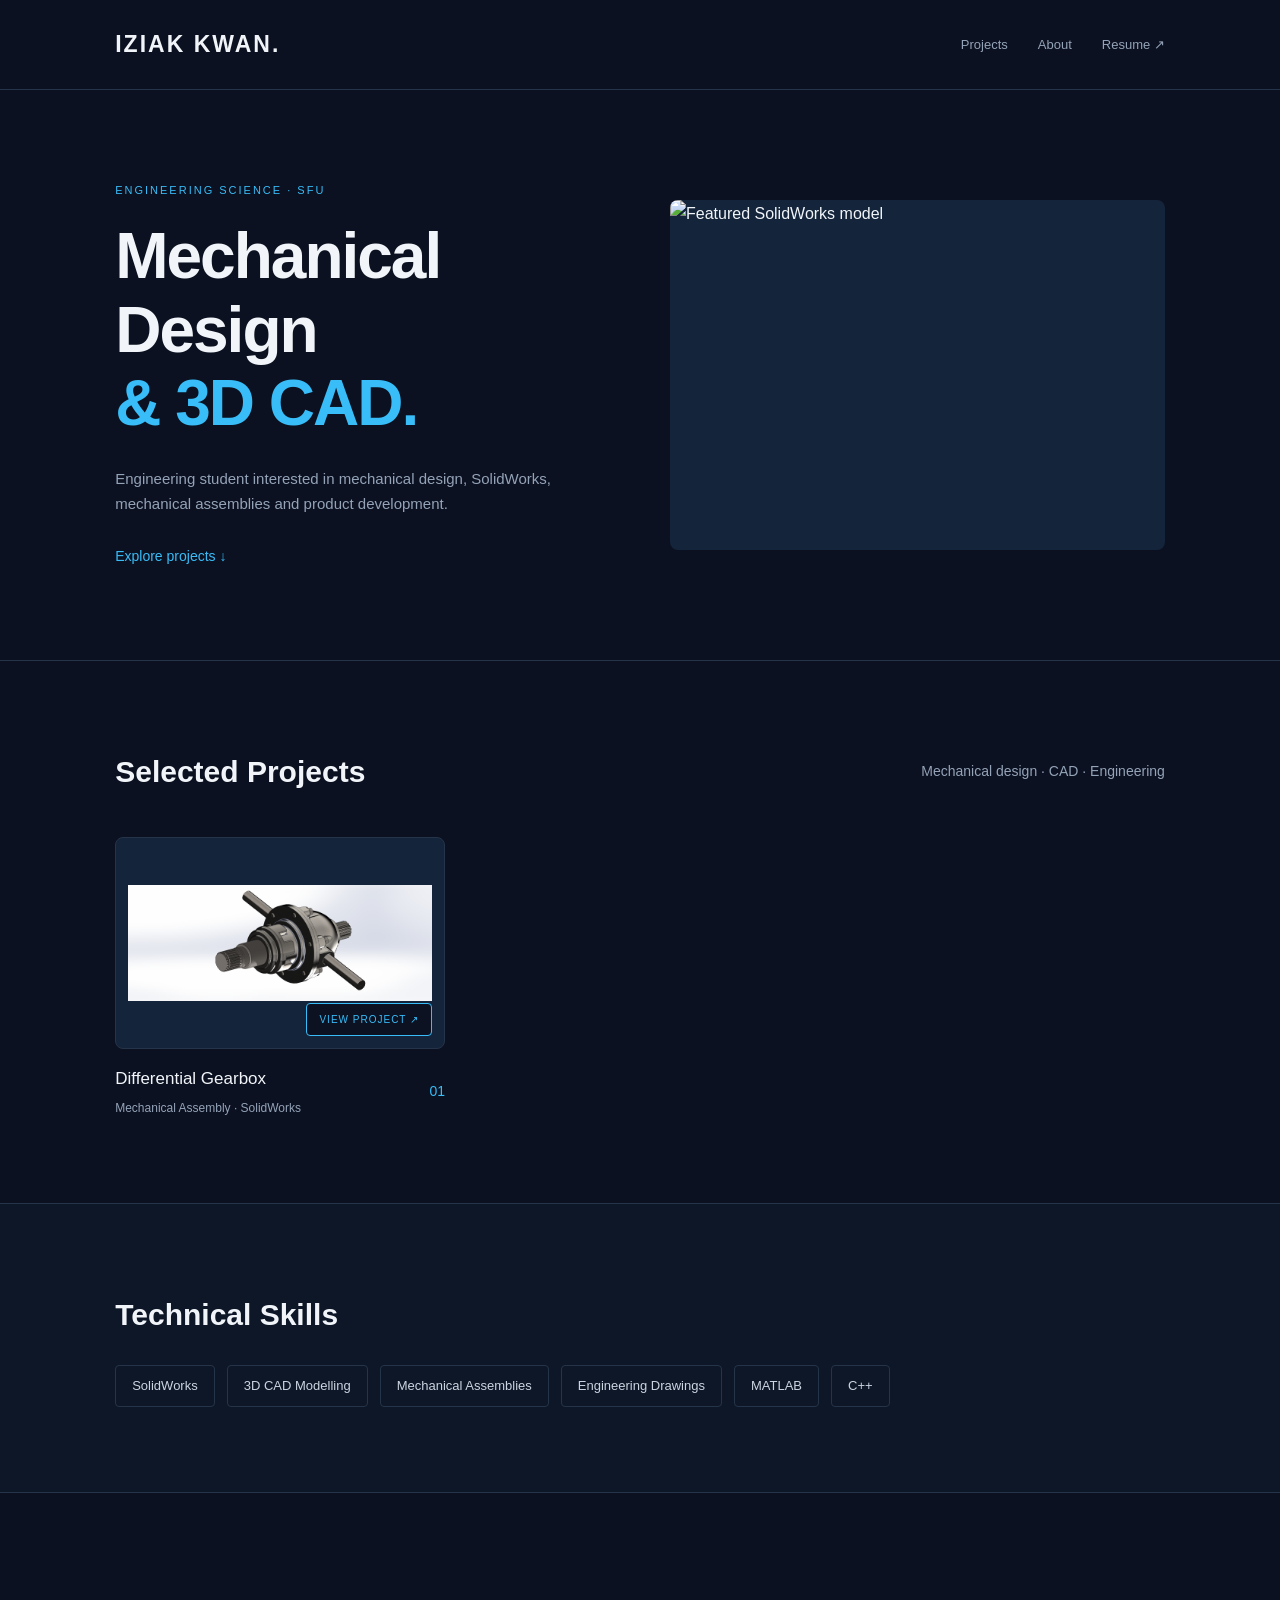
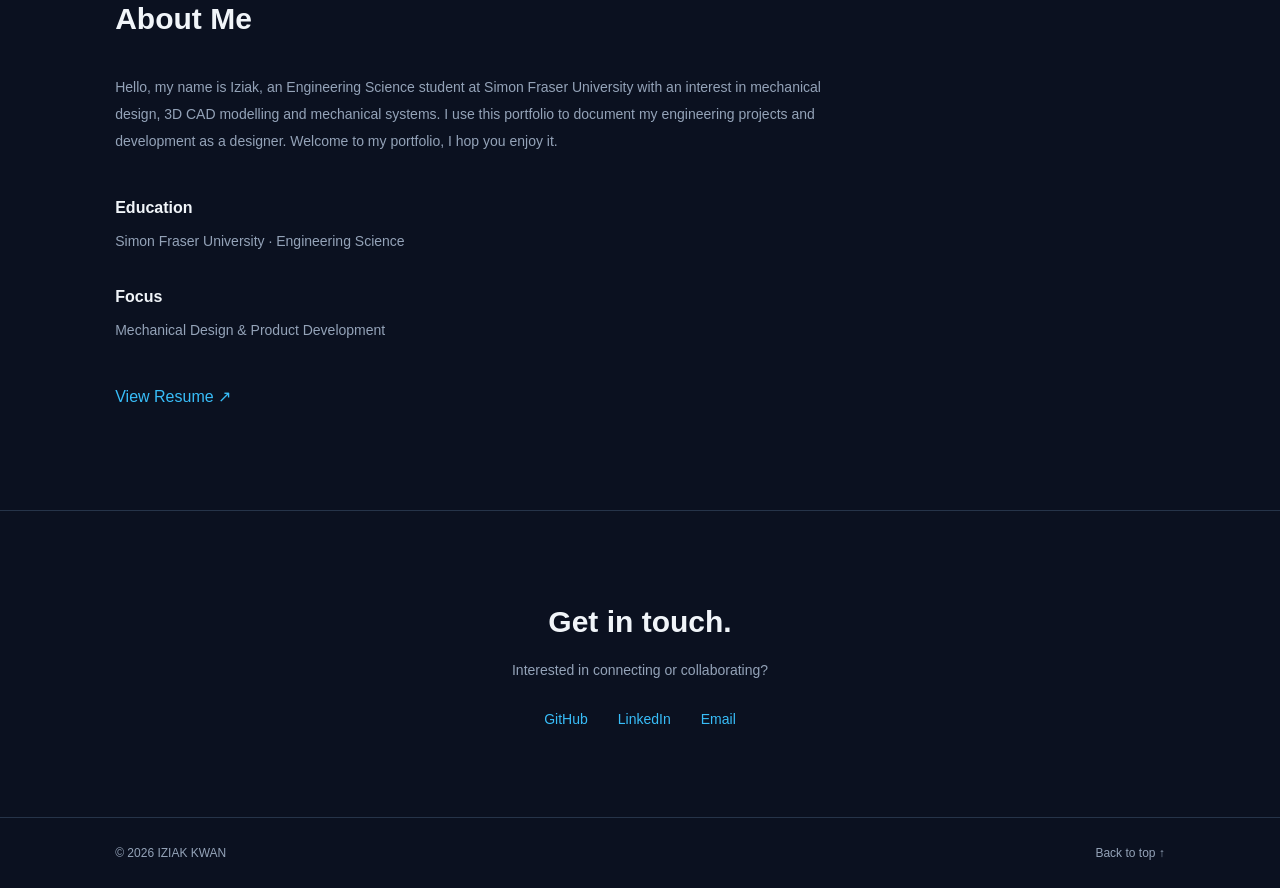
==== index.html @ 3316e248 "Revise About Me section in index.html Updated introduction and added a welcome message." ====
<!DOCTYPE html>
<html lang="en">

<head>
    <meta charset="UTF-8">
    <meta name="viewport" content="width=device-width, initial-scale=1.0">

    <title>IZIAK KWAN | Mechanical Design</title>

    <meta name="description"
          content="Mechanical design and SolidWorks portfolio.">

    <link rel="stylesheet" href="style.css">
</head>

<body>

<header>
    <nav class="navbar">

        <a href="#" class="logo">IZIAK KWAN.</a>

        <div class="nav-links">
            <a href="#projects">Projects</a>
            <a href="#about">About</a>
            <a href="documents/resume.pdf" target="_blank">Resume ↗</a>
        </div>

    </nav>
</header>

<main>

    <!-- HERO -->

    <section class="hero">

        <div class="hero-content">

            <p class="eyebrow">ENGINEERING SCIENCE · SFU</p>

            <h1>
                Mechanical Design<br>
                <span>& 3D CAD.</span>
            </h1>

            <p class="hero-description">
                Engineering student interested in mechanical
                design, SolidWorks, mechanical assemblies
                and product development.
            </p>

            <a href="#projects" class="hero-link">
                Explore projects ↓
            </a>

        </div>

        <div class="hero-image">

            <img
                src="images/hero-model.png"
                alt="Featured SolidWorks model">

        </div>

    </section>


    <!-- PROJECTS -->

    <section id="projects" class="section">

        <div class="section-heading">

            <h2>Selected Projects</h2>

            <p>Mechanical design · CAD · Engineering</p>

        </div>

        <div class="project-grid">

            <a href="projects/differential-gearbox/"
               class="project-card">

                <div class="project-image">

                    <img
                        src="projects/differential-gearbox/thumbnail.PNG"
                        alt="Differential Gearbox SolidWorks assembly">

                    <span class="project-view">
                        VIEW PROJECT ↗
                    </span>

                </div>

                <div class="project-info">

                    <div>
                        <h3>Differential Gearbox</h3>
                        <p>Mechanical Assembly · SolidWorks</p>
                    </div>

                    <span class="project-number">01</span>

                </div>

            </a>

        </div>

    </section>


    <!-- SKILLS -->

    <section class="section skills">

        <h2>Technical Skills</h2>

        <div class="skill-list">

            <span>SolidWorks</span>
            <span>3D CAD Modelling</span>
            <span>Mechanical Assemblies</span>
            <span>Engineering Drawings</span>
            <span>MATLAB</span>
            <span>C++</span>

        </div>

    </section>


    <!-- ABOUT -->

    <section id="about" class="section about">

        <h2>About Me</h2>

        <p>
            Hello, my name is Iziak, an Engineering Science student at Simon Fraser University
            with an interest in mechanical design, 3D CAD modelling and
            mechanical systems. I use this portfolio to document my
            engineering projects and development as a designer. Welcome to my portfolio, I hop you enjoy it.
        </p>

        <div class="about-details">

            <div>
                <strong>Education</strong>
                <p>Simon Fraser University · Engineering Science</p>
            </div>

            <div>
                <strong>Focus</strong>
                <p>Mechanical Design & Product Development</p>
            </div>

            <div>
                <a href="documents/resume.pdf" target="_blank">
                    View Resume ↗
                </a>
            </div>

        </div>

    </section>


    <!-- CONTACT -->

    <section id="contact" class="section contact">

        <h2>Get in touch.</h2>

        <p>Interested in connecting or collaborating?</p>

        <div class="contact-links">

            <a href="https://github.com/1z1ak"
               target="_blank">GitHub</a>

            <a href="https://www.linkedin.com/in/iziakkwan/"
               target="_blank">LinkedIn</a>

            <a href="mailto:ika35@sfu.ca">Email</a>

        </div>

    </section>

</main>


<footer>

    <p>© 2026 IZIAK KWAN</p>

    <a href="#">Back to top ↑</a>

</footer>

</body>
</html>
---- style.css ----
/* ==============================
   GENERAL
============================== */

* {
    margin: 0;
    padding: 0;
    box-sizing: border-box;
}

html {
    scroll-behavior: smooth;
}

:root {
    --blue: #38bdf8;
    --muted: #94a3b8;
    --border: #263449;
    --background: #0b1120;
}

body {
    background: var(--background);
    color: #f1f5f9;
    font-family: Arial, sans-serif;
    line-height: 1.7;
}

a {
    color: inherit;
    text-decoration: none;
}

/* ==============================
   NAVIGATION
============================== */

.navbar {
    display: flex;
    justify-content: space-between;
    align-items: center;
    padding: 25px 9%;
    border-bottom: 1px solid var(--border);
}

.logo {
    font-size: 23px;
    font-weight: bold;
    letter-spacing: 2px;
}

.nav-links {
    display: flex;
    gap: 30px;
}

.nav-links a {
    color: var(--muted);
    font-size: 13px;
}

.nav-links a:hover {
    color: var(--blue);
}

/* ==============================
   HERO
============================== */

.hero {
    min-height: 570px;
    padding: 90px 9%;
    display: grid;
    grid-template-columns: 1fr 1fr;
    align-items: center;
    gap: 60px;
}

.eyebrow {
    color: var(--blue);
    font-size: 11px;
    letter-spacing: 2px;
    margin-bottom: 20px;
}

.hero h1 {
    font-size: clamp(42px, 5vw, 65px);
    line-height: 1.15;
    letter-spacing: -2px;
}

.hero h1 span {
    color: var(--blue);
}

.hero-description {
    max-width: 440px;
    color: var(--muted);
    margin: 25px 0;
    font-size: 15px;
}

.hero-link {
    color: var(--blue);
    font-size: 14px;
}

.hero-image {
    background: #14243a;
    border-radius: 8px;
    overflow: hidden;
    min-height: 320px;
    display: flex;
    align-items: center;
    justify-content: center;
}

.hero-image img {
    width: 100%;
    height: 350px;
    object-fit: contain;
}

/* ==============================
   SECTIONS
============================== */

.section {
    padding: 85px 9%;
    border-top: 1px solid var(--border);
}

.section-heading {
    display: flex;
    justify-content: space-between;
    align-items: center;
    margin-bottom: 40px;
    gap: 20px;
}

.section h2 {
    font-size: 30px;
    font-weight: 600;
}

.section-heading p,
.about p,
.contact p {
    color: var(--muted);
    font-size: 14px;
}

/* ==============================
   PROJECT GALLERY
============================== */

.project-grid {
    display: grid;
    grid-template-columns: repeat(3, minmax(0, 380px));
    gap: 30px;
    align-items: start;
}

.project-card {
    display: block;
    min-width: 0;
    color: inherit;
    text-decoration: none;
    transition: transform 0.25s ease;
}

.project-card:hover {
    transform: translateY(-6px);
}

.project-image {
    position: relative;
    overflow: hidden;
    background: #14243a;
    border: 1px solid var(--border);
    border-radius: 8px;
}

.project-image img {
    display: block;
    width: 100%;
    height: 210px;
    object-fit: contain;
    padding: 12px;
    transition: transform 0.3s ease;
}

.project-card:hover .project-image img {
    transform: scale(1.04);
}

.project-view {
    position: absolute;
    right: 12px;
    bottom: 12px;
    background: rgba(11, 17, 32, 0.92);
    border: 1px solid #38bdf8;
    color: #38bdf8;
    padding: 7px 12px;
    border-radius: 4px;
    font-size: 10px;
    letter-spacing: 1px;
}

.project-info {
    display: flex;
    justify-content: space-between;
    align-items: center;
    padding-top: 16px;
}

.project-info h3 {
    font-size: 17px;
    font-weight: 500;
}

.project-info p {
    color: var(--muted);
    font-size: 12px;
    margin-top: 4px;
}

.project-number {
    color: var(--blue);
    font-size: 14px;
}

/* ==============================
   SKILLS
============================== */

.skills {
    background: #0d1727;
}

.skill-list {
    display: flex;
    flex-wrap: wrap;
    gap: 12px;
    margin-top: 25px;
}

.skill-list span {
    border: 1px solid var(--border);
    padding: 9px 16px;
    border-radius: 4px;
    font-size: 13px;
    color: #cbd5e1;
}

/* ==============================
   ABOUT
============================== */

.about {
    max-width: 100%;
    padding: 100px 9%;
}

.about h2 {
    font-size: 30px;
    margin-bottom: 30px;
}

.about > p {
    max-width: 750px;
    line-height: 1.9;
    margin-bottom: 40px;
}

.about-details {
    display: flex;
    flex-direction: column;
    gap: 28px;
    margin-top: 35px;
}

.about-details p {
    margin: 8px 0 0;
    line-height: 1.8;
}

.about-details a {
    display: inline-block;
    margin-top: 12px;
    color: var(--blue);
}

/* ==============================
   CONTACT
============================== */

.contact {
    text-align: center;
}

.contact p {
    margin-top: 12px;
}

.contact-links {
    display: flex;
    justify-content: center;
    gap: 30px;
    margin-top: 25px;
}

.contact-links a {
    color: var(--blue);
    font-size: 14px;
}

/* ==============================
   FOOTER
============================== */

footer {
    padding: 25px 9%;
    border-top: 1px solid var(--border);
    display: flex;
    justify-content: space-between;
    color: var(--muted);
    font-size: 12px;
}

/* ==============================
   MOBILE
============================== */

@media (max-width: 800px) {

    .hero {
        grid-template-columns: 1fr;
        padding: 65px 7%;
    }

    .project-grid {
        grid-template-columns: repeat(2, minmax(0, 1fr));
    }

}

@media (max-width: 550px) {

    .navbar {
        flex-direction: column;
        gap: 15px;
    }

    .nav-links {
        gap: 18px;
    }

    .project-grid {
        grid-template-columns: 1fr;
    }

    .section-heading {
        flex-direction: column;
        align-items: flex-start;
    }

    .section {
        padding: 60px 7%;
    }

    .hero h1 {
        font-size: 43px;
    }

    .about {
        padding: 60px 7%;
    }

}
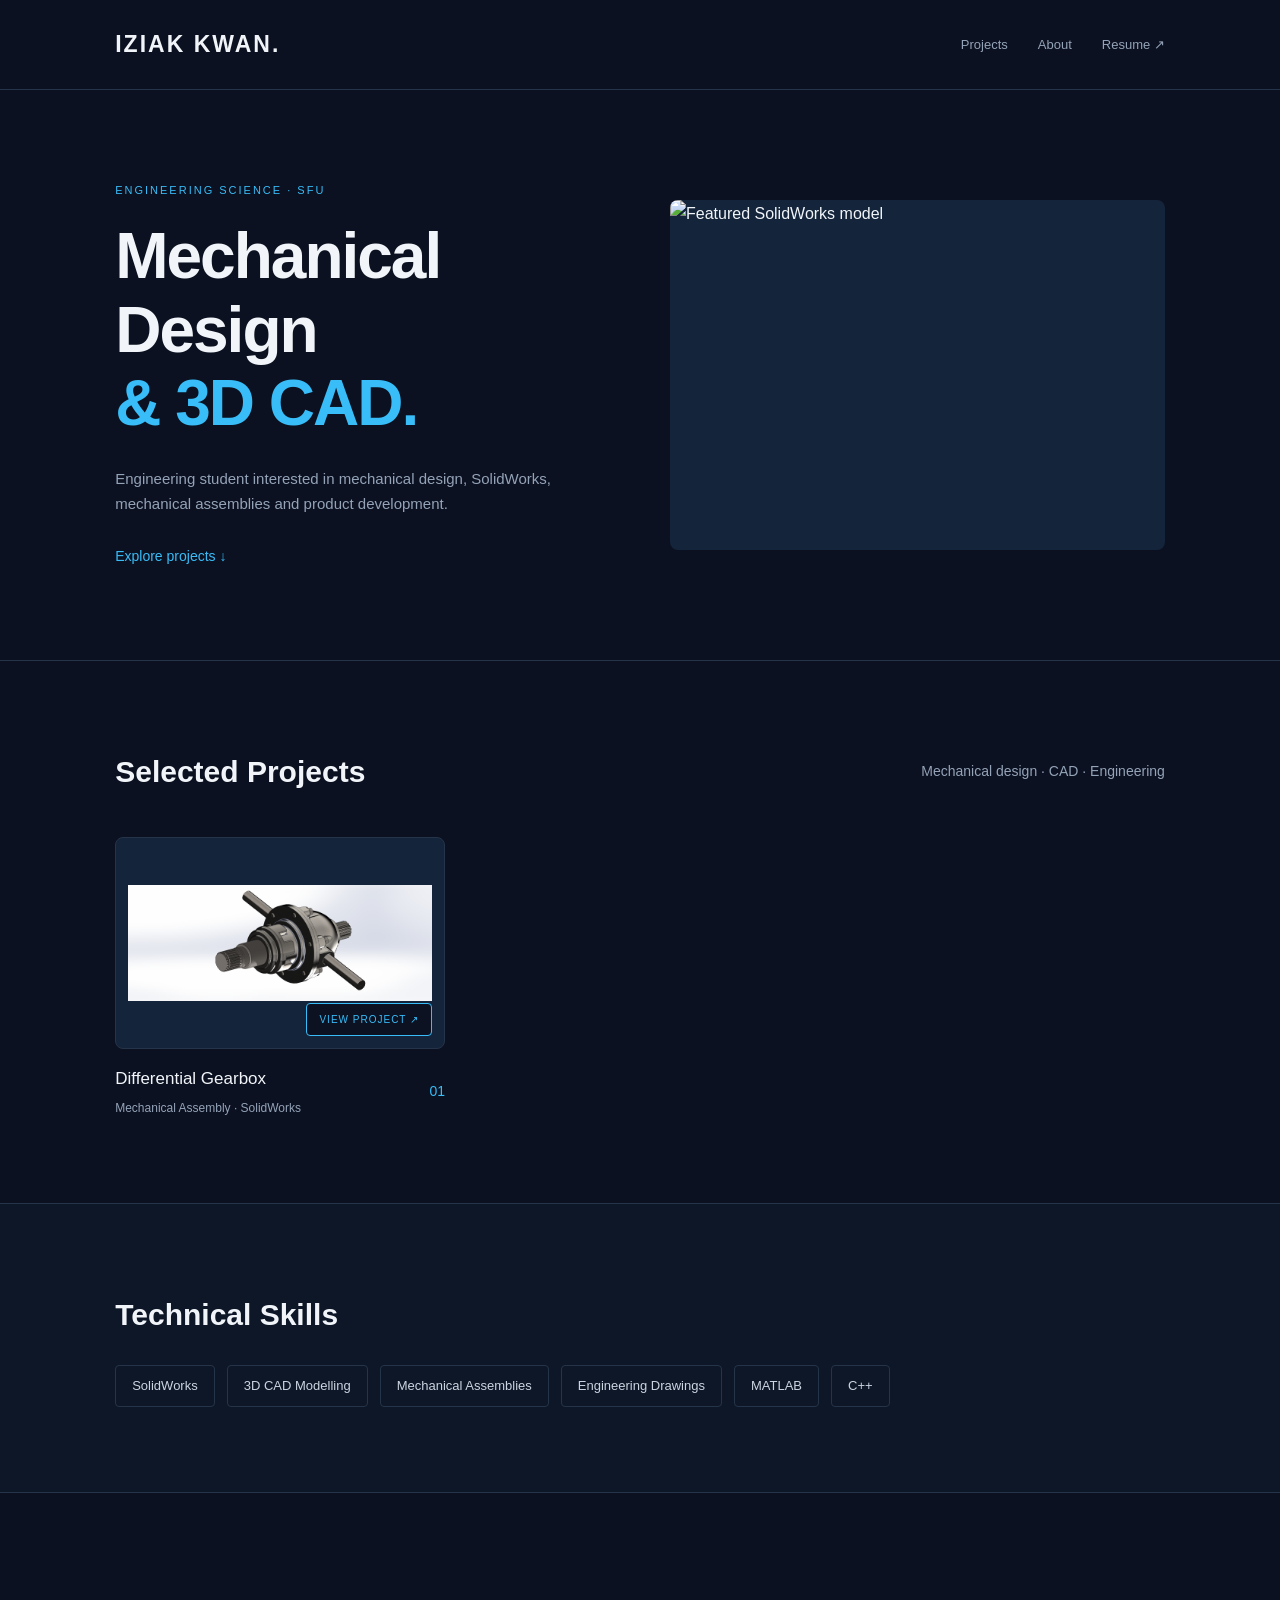
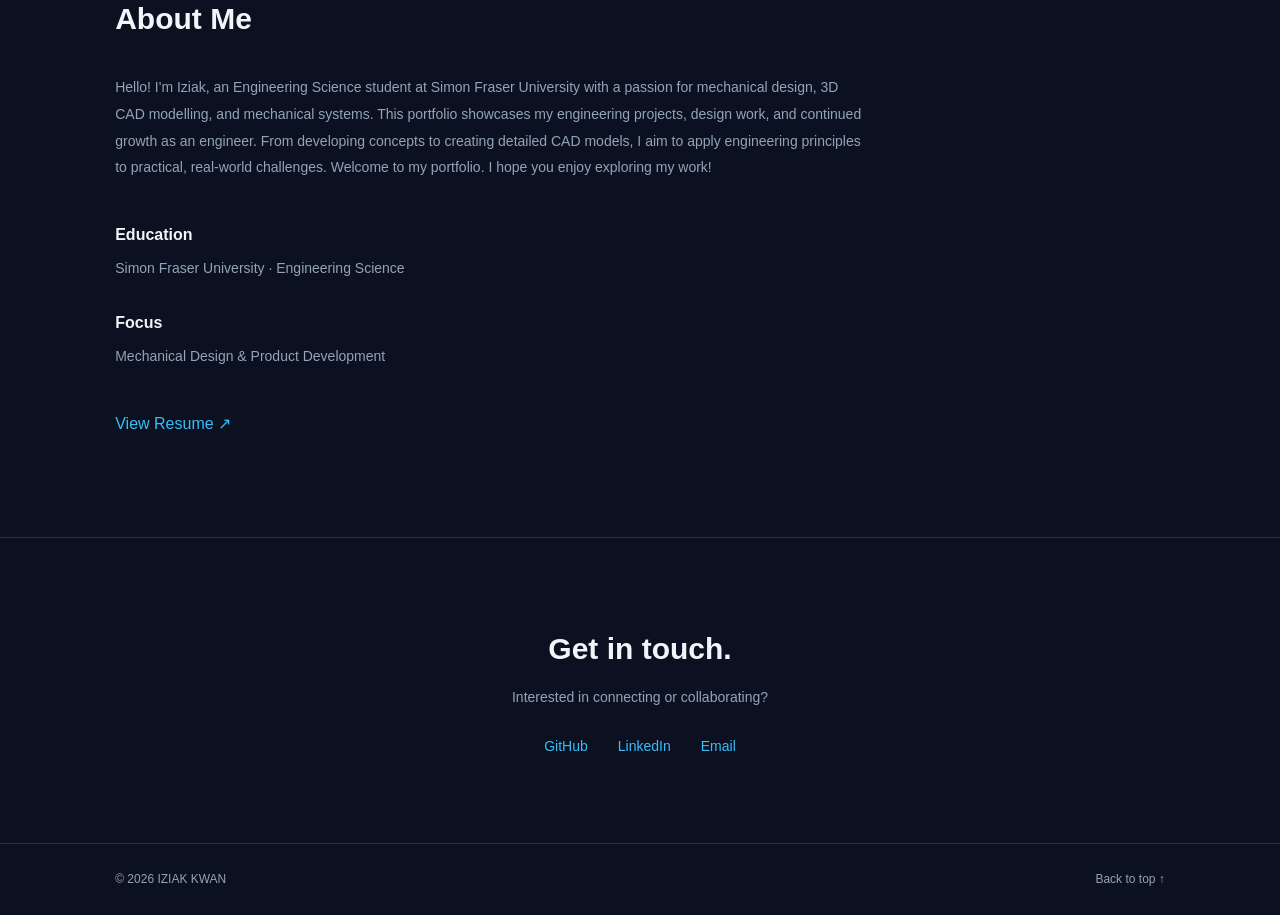
==== commit d8ed9479: "Revise 'About Me' section for improved clarity Updated personal introduction and portfolio descripti" ====
--- a/index.html
+++ b/index.html
@@ -142,10 +142,12 @@
         <h2>About Me</h2>
 
         <p>
-            Hello, my name is Iziak, an Engineering Science student at Simon Fraser University
-            with an interest in mechanical design, 3D CAD modelling and
-            mechanical systems. I use this portfolio to document my
-            engineering projects and development as a designer. Welcome to my portfolio, I hop you enjoy it.
+            Hello! I'm Iziak, an Engineering Science student at Simon Fraser University
+            with a passion for mechanical design, 3D CAD modelling, and mechanical systems.
+            This portfolio showcases my engineering projects, design work, and continued growth as an engineer.
+            From developing concepts to creating detailed CAD models, I aim to apply engineering principles to practical, real-world challenges.
+
+Welcome to my portfolio. I hope you enjoy exploring my work!
         </p>
 
         <div class="about-details">
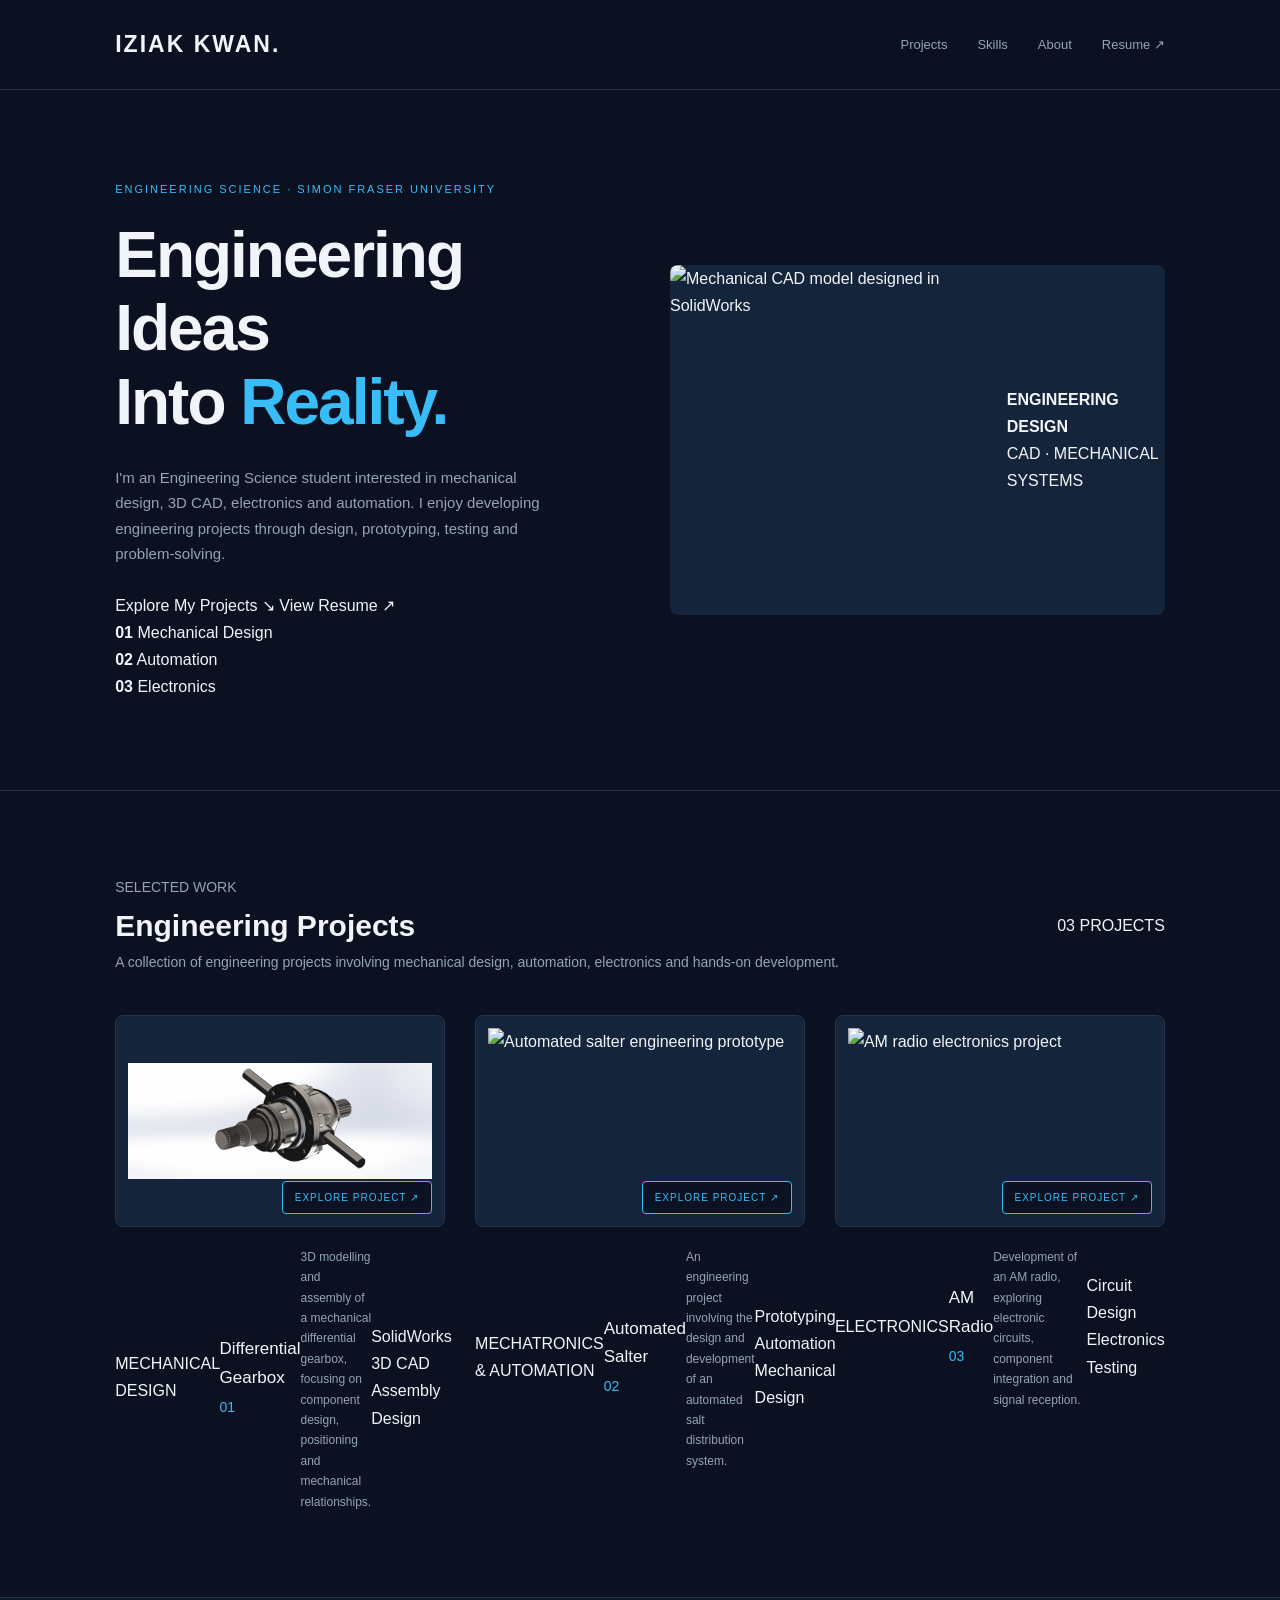
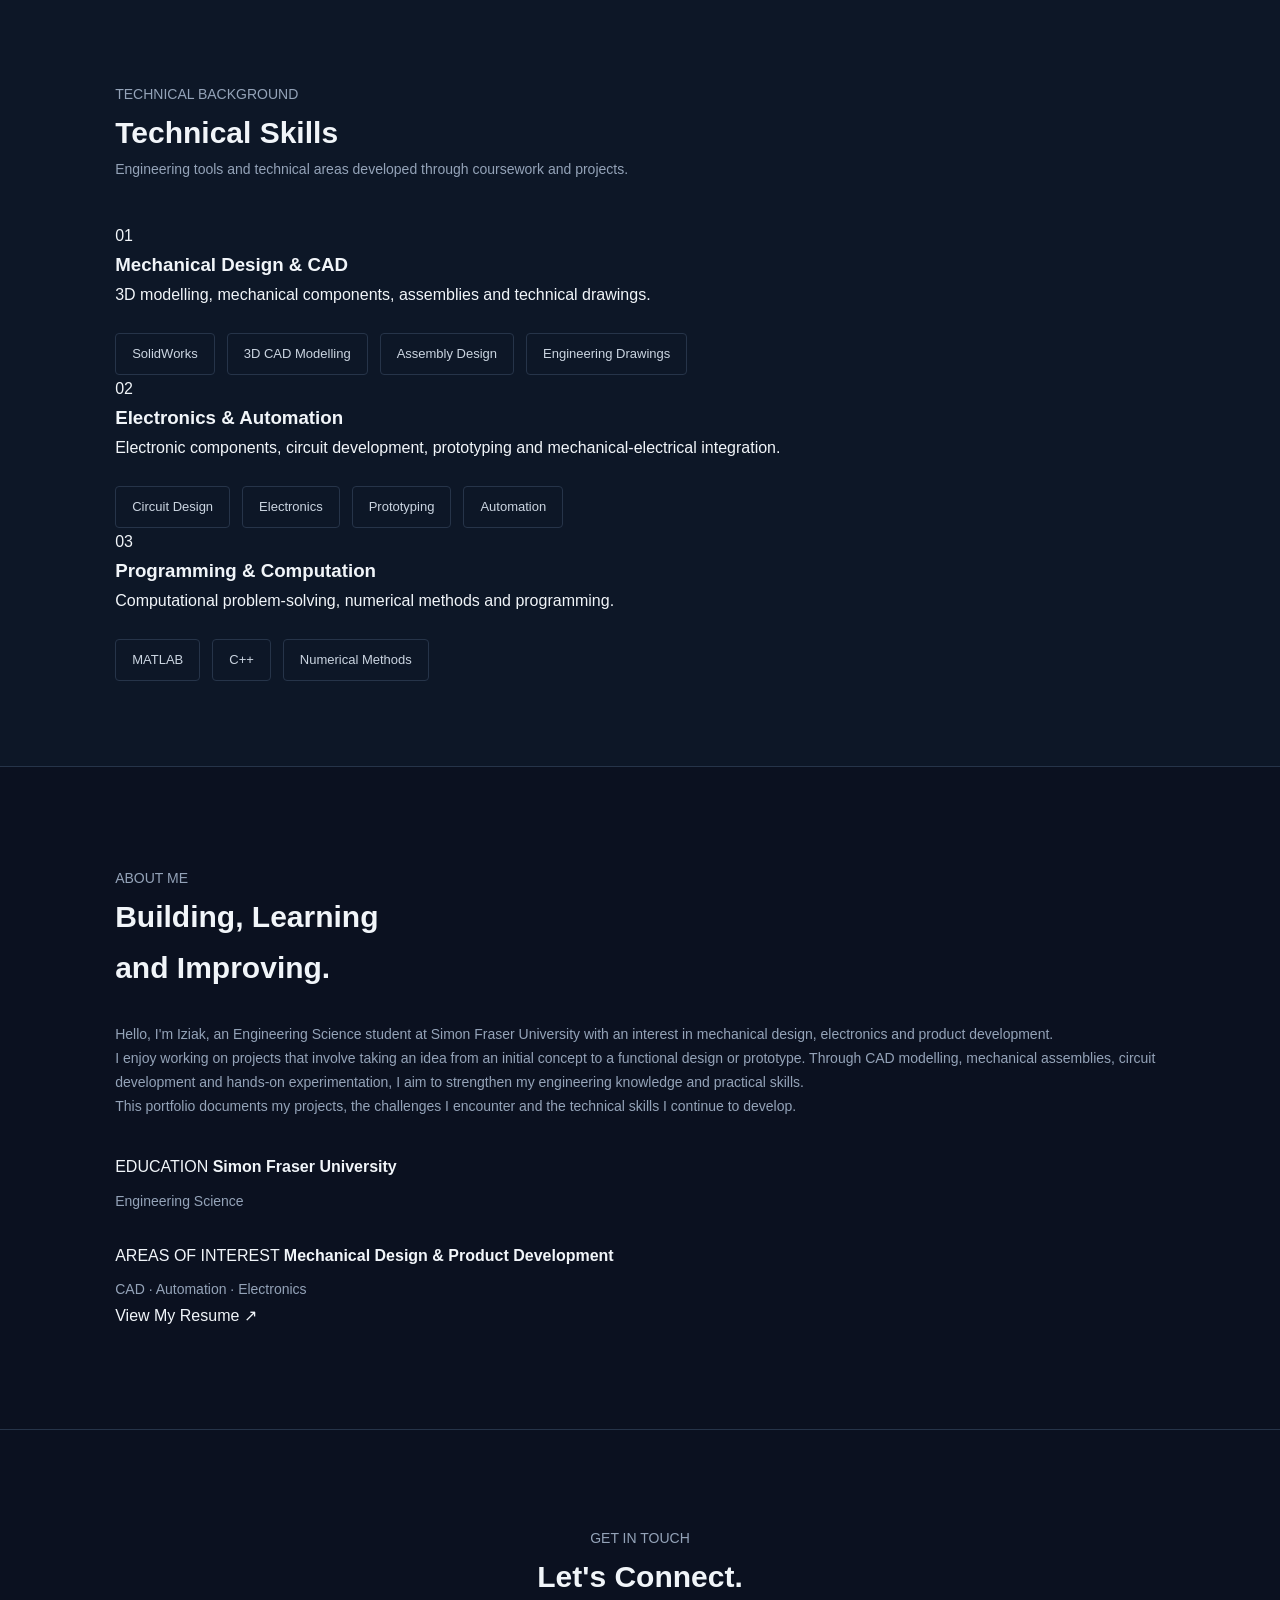
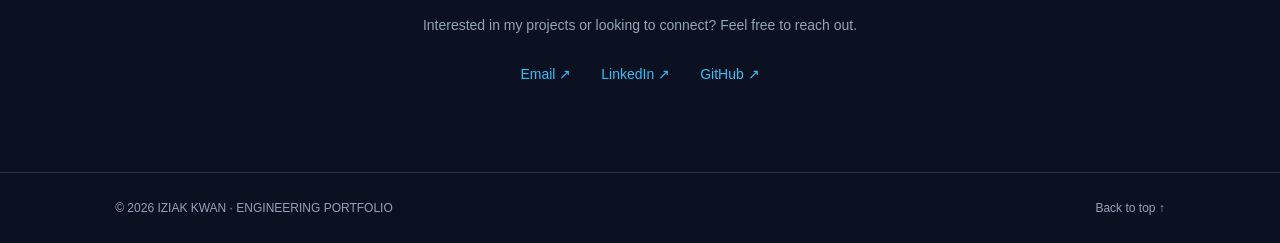
==== commit 8293015e: "Update index.html" ====
--- a/index.html
+++ b/index.html
@@ -6,81 +6,162 @@
     <meta charset="UTF-8">
     <meta name="viewport" content="width=device-width, initial-scale=1.0">
 
-    <title>IZIAK KWAN | Mechanical Design</title>
+    <title>IZIAK KWAN | Engineering Portfolio</title>
 
     <meta name="description"
-          content="Mechanical design and SolidWorks portfolio.">
+          content="Iziak Kwan's engineering portfolio showcasing mechanical design, SolidWorks CAD, automation, electronics and engineering projects.">
+
+    <meta name="author" content="Iziak Kwan">
 
     <link rel="stylesheet" href="style.css">
+
 </head>
 
 <body>
+
+<!-- NAVIGATION -->
 
 <header>
     <nav class="navbar">
 
-        <a href="#" class="logo">IZIAK KWAN.</a>
+        <a href="#" class="logo">IZIAK KWAN<span>.</span></a>
 
         <div class="nav-links">
+
             <a href="#projects">Projects</a>
+            <a href="#skills">Skills</a>
             <a href="#about">About</a>
-            <a href="documents/resume.pdf" target="_blank">Resume ↗</a>
+
+            <a href="documents/resume.pdf"
+               target="_blank"
+               rel="noopener noreferrer"
+               class="nav-resume">
+                Resume ↗
+            </a>
+
         </div>
 
     </nav>
 </header>
 
+
 <main>
 
-    <!-- HERO -->
+    <!-- HERO SECTION -->
 
     <section class="hero">
 
         <div class="hero-content">
 
-            <p class="eyebrow">ENGINEERING SCIENCE · SFU</p>
+            <p class="eyebrow">
+                ENGINEERING SCIENCE · SIMON FRASER UNIVERSITY
+            </p>
 
             <h1>
-                Mechanical Design<br>
-                <span>& 3D CAD.</span>
+                Engineering Ideas<br>
+                Into <span>Reality.</span>
             </h1>
 
             <p class="hero-description">
-                Engineering student interested in mechanical
-                design, SolidWorks, mechanical assemblies
-                and product development.
+
+                I'm an Engineering Science student interested in
+                mechanical design, 3D CAD, electronics and automation.
+
+                I enjoy developing engineering projects through
+                design, prototyping, testing and problem-solving.
+
             </p>
 
-            <a href="#projects" class="hero-link">
-                Explore projects ↓
-            </a>
-
-        </div>
+            <div class="hero-buttons">
+
+                <a href="#projects" class="button-primary">
+                    Explore My Projects ↘
+                </a>
+
+                <a href="documents/resume.pdf"
+                   target="_blank"
+                   rel="noopener noreferrer"
+                   class="button-secondary">
+                    View Resume ↗
+                </a>
+
+            </div>
+
+            <div class="hero-details">
+
+                <div>
+                    <strong>01</strong>
+                    <span>Mechanical Design</span>
+                </div>
+
+                <div>
+                    <strong>02</strong>
+                    <span>Automation</span>
+                </div>
+
+                <div>
+                    <strong>03</strong>
+                    <span>Electronics</span>
+                </div>
+
+            </div>
+
+        </div>
+
 
         <div class="hero-image">
 
             <img
                 src="images/hero-model.png"
-                alt="Featured SolidWorks model">
+                alt="Mechanical CAD model designed in SolidWorks">
+
+            <div class="image-label">
+
+                <span class="image-label-dot"></span>
+
+                <div>
+                    <strong>ENGINEERING DESIGN</strong>
+                    <p>CAD · MECHANICAL SYSTEMS</p>
+                </div>
+
+            </div>
 
         </div>
 
     </section>
 
 
-    <!-- PROJECTS -->
+    <!-- PROJECTS SECTION -->
 
     <section id="projects" class="section">
 
         <div class="section-heading">
 
-            <h2>Selected Projects</h2>
-
-            <p>Mechanical design · CAD · Engineering</p>
-
-        </div>
+            <div>
+
+                <p class="section-eyebrow">SELECTED WORK</p>
+
+                <h2>Engineering Projects</h2>
+
+                <p class="section-description">
+
+                    A collection of engineering projects involving
+                    mechanical design, automation, electronics
+                    and hands-on development.
+
+                </p>
+
+            </div>
+
+            <span class="section-count">03 PROJECTS</span>
+
+        </div>
+
 
         <div class="project-grid">
+
+
+            <!-- PROJECT 01: DIFFERENTIAL GEARBOX -->
 
             <a href="projects/differential-gearbox/"
                class="project-card">
@@ -89,122 +170,394 @@
 
                     <img
                         src="projects/differential-gearbox/thumbnail.PNG"
-                        alt="Differential Gearbox SolidWorks assembly">
+                        alt="SolidWorks differential gearbox assembly">
 
                     <span class="project-view">
-                        VIEW PROJECT ↗
+                        EXPLORE PROJECT ↗
                     </span>
 
                 </div>
 
                 <div class="project-info">
 
-                    <div>
+                    <div class="project-category">
+                        MECHANICAL DESIGN
+                    </div>
+
+                    <div class="project-title-row">
+
                         <h3>Differential Gearbox</h3>
-                        <p>Mechanical Assembly · SolidWorks</p>
-                    </div>
-
-                    <span class="project-number">01</span>
-
-                </div>
-
-            </a>
+
+                        <span class="project-number">01</span>
+
+                    </div>
+
+                    <p class="project-description">
+
+                        3D modelling and assembly of a mechanical
+                        differential gearbox, focusing on component
+                        design, positioning and mechanical relationships.
+
+                    </p>
+
+                    <div class="project-tags">
+
+                        <span>SolidWorks</span>
+                        <span>3D CAD</span>
+                        <span>Assembly Design</span>
+
+                    </div>
+
+                </div>
+
+            </a>
+
+
+            <!-- PROJECT 02: AUTOMATED SALTER -->
+
+            <a href="projects/automated-salter/"
+               class="project-card">
+
+                <div class="project-image">
+
+                    <img
+                        src="projects/automated-salter/thumbnail.jpg"
+                        alt="Automated salter engineering prototype">
+
+                    <span class="project-view">
+                        EXPLORE PROJECT ↗
+                    </span>
+
+                </div>
+
+                <div class="project-info">
+
+                    <div class="project-category">
+                        MECHATRONICS & AUTOMATION
+                    </div>
+
+                    <div class="project-title-row">
+
+                        <h3>Automated Salter</h3>
+
+                        <span class="project-number">02</span>
+
+                    </div>
+
+                    <p class="project-description">
+
+                        An engineering project involving the design
+                        and development of an automated salt
+                        distribution system.
+
+                    </p>
+
+                    <div class="project-tags">
+
+                        <span>Prototyping</span>
+                        <span>Automation</span>
+                        <span>Mechanical Design</span>
+
+                    </div>
+
+                </div>
+
+            </a>
+
+
+            <!-- PROJECT 03: AM RADIO -->
+
+            <a href="projects/am-radio/"
+               class="project-card">
+
+                <div class="project-image">
+
+                    <img
+                        src="projects/am-radio/thumbnail.jpg"
+                        alt="AM radio electronics project">
+
+                    <span class="project-view">
+                        EXPLORE PROJECT ↗
+                    </span>
+
+                </div>
+
+                <div class="project-info">
+
+                    <div class="project-category">
+                        ELECTRONICS
+                    </div>
+
+                    <div class="project-title-row">
+
+                        <h3>AM Radio</h3>
+
+                        <span class="project-number">03</span>
+
+                    </div>
+
+                    <p class="project-description">
+
+                        Development of an AM radio, exploring
+                        electronic circuits, component integration
+                        and signal reception.
+
+                    </p>
+
+                    <div class="project-tags">
+
+                        <span>Circuit Design</span>
+                        <span>Electronics</span>
+                        <span>Testing</span>
+
+                    </div>
+
+                </div>
+
+            </a>
+
 
         </div>
 
     </section>
 
 
-    <!-- SKILLS -->
-
-    <section class="section skills">
-
-        <h2>Technical Skills</h2>
-
-        <div class="skill-list">
-
-            <span>SolidWorks</span>
-            <span>3D CAD Modelling</span>
-            <span>Mechanical Assemblies</span>
-            <span>Engineering Drawings</span>
-            <span>MATLAB</span>
-            <span>C++</span>
+    <!-- TECHNICAL SKILLS -->
+
+    <section id="skills" class="section skills">
+
+        <div class="section-heading">
+
+            <div>
+
+                <p class="section-eyebrow">TECHNICAL BACKGROUND</p>
+
+                <h2>Technical Skills</h2>
+
+                <p class="section-description">
+
+                    Engineering tools and technical areas
+                    developed through coursework and projects.
+
+                </p>
+
+            </div>
+
+        </div>
+
+
+        <div class="skills-grid">
+
+
+            <div class="skill-card">
+
+                <div class="skill-icon">01</div>
+
+                <h3>Mechanical Design & CAD</h3>
+
+                <p>
+                    3D modelling, mechanical components,
+                    assemblies and technical drawings.
+                </p>
+
+                <div class="skill-list">
+                    <span>SolidWorks</span>
+                    <span>3D CAD Modelling</span>
+                    <span>Assembly Design</span>
+                    <span>Engineering Drawings</span>
+                </div>
+
+            </div>
+
+
+            <div class="skill-card">
+
+                <div class="skill-icon">02</div>
+
+                <h3>Electronics & Automation</h3>
+
+                <p>
+                    Electronic components, circuit development,
+                    prototyping and mechanical-electrical integration.
+                </p>
+
+                <div class="skill-list">
+                    <span>Circuit Design</span>
+                    <span>Electronics</span>
+                    <span>Prototyping</span>
+                    <span>Automation</span>
+                </div>
+
+            </div>
+
+
+            <div class="skill-card">
+
+                <div class="skill-icon">03</div>
+
+                <h3>Programming & Computation</h3>
+
+                <p>
+                    Computational problem-solving,
+                    numerical methods and programming.
+                </p>
+
+                <div class="skill-list">
+                    <span>MATLAB</span>
+                    <span>C++</span>
+                    <span>Numerical Methods</span>
+                </div>
+
+            </div>
+
 
         </div>
 
     </section>
 
 
-    <!-- ABOUT -->
+    <!-- ABOUT ME -->
 
     <section id="about" class="section about">
 
-        <h2>About Me</h2>
+        <div class="about-content">
+
+            <div class="about-heading">
+
+                <p class="section-eyebrow">ABOUT ME</p>
+
+                <h2>Building, Learning<br>and Improving.</h2>
+
+            </div>
+
+
+            <div class="about-text">
+
+                <p>
+
+                    Hello, I'm Iziak, an Engineering Science student
+                    at Simon Fraser University with an interest in
+                    mechanical design, electronics and product development.
+
+                </p>
+
+                <p>
+
+                    I enjoy working on projects that involve taking
+                    an idea from an initial concept to a functional
+                    design or prototype. Through CAD modelling,
+                    mechanical assemblies, circuit development and
+                    hands-on experimentation, I aim to strengthen
+                    my engineering knowledge and practical skills.
+
+                </p>
+
+                <p>
+
+                    This portfolio documents my projects, the
+                    challenges I encounter and the technical
+                    skills I continue to develop.
+
+                </p>
+
+
+                <div class="about-details">
+
+                    <div class="about-detail">
+
+                        <span>EDUCATION</span>
+
+                        <strong>
+                            Simon Fraser University
+                        </strong>
+
+                        <p>Engineering Science</p>
+
+                    </div>
+
+
+                    <div class="about-detail">
+
+                        <span>AREAS OF INTEREST</span>
+
+                        <strong>
+                            Mechanical Design & Product Development
+                        </strong>
+
+                        <p>CAD · Automation · Electronics</p>
+
+                    </div>
+
+                </div>
+
+
+                <a href="documents/resume.pdf"
+                   target="_blank"
+                   rel="noopener noreferrer"
+                   class="about-resume">
+
+                    View My Resume ↗
+
+                </a>
+
+            </div>
+
+        </div>
+
+    </section>
+
+
+    <!-- CONTACT -->
+
+    <section id="contact" class="section contact">
+
+        <p class="section-eyebrow">GET IN TOUCH</p>
+
+        <h2>Let's Connect.</h2>
 
         <p>
-            Hello! I'm Iziak, an Engineering Science student at Simon Fraser University
-            with a passion for mechanical design, 3D CAD modelling, and mechanical systems.
-            This portfolio showcases my engineering projects, design work, and continued growth as an engineer.
-            From developing concepts to creating detailed CAD models, I aim to apply engineering principles to practical, real-world challenges.
-
-Welcome to my portfolio. I hope you enjoy exploring my work!
+
+            Interested in my projects or looking to connect?
+            Feel free to reach out.
+
         </p>
 
-        <div class="about-details">
-
-            <div>
-                <strong>Education</strong>
-                <p>Simon Fraser University · Engineering Science</p>
-            </div>
-
-            <div>
-                <strong>Focus</strong>
-                <p>Mechanical Design & Product Development</p>
-            </div>
-
-            <div>
-                <a href="documents/resume.pdf" target="_blank">
-                    View Resume ↗
-                </a>
-            </div>
+
+        <div class="contact-links">
+
+            <a href="mailto:ika35@sfu.ca">
+                Email ↗
+            </a>
+
+            <a href="https://www.linkedin.com/in/iziakkwan/"
+               target="_blank"
+               rel="noopener noreferrer">
+                LinkedIn ↗
+            </a>
+
+            <a href="https://github.com/1z1ak"
+               target="_blank"
+               rel="noopener noreferrer">
+                GitHub ↗
+            </a>
 
         </div>
 
     </section>
 
-
-    <!-- CONTACT -->
-
-    <section id="contact" class="section contact">
-
-        <h2>Get in touch.</h2>
-
-        <p>Interested in connecting or collaborating?</p>
-
-        <div class="contact-links">
-
-            <a href="https://github.com/1z1ak"
-               target="_blank">GitHub</a>
-
-            <a href="https://www.linkedin.com/in/iziakkwan/"
-               target="_blank">LinkedIn</a>
-
-            <a href="mailto:ika35@sfu.ca">Email</a>
-
-        </div>
-
-    </section>
-
 </main>
 
 
+<!-- FOOTER -->
+
 <footer>
 
-    <p>© 2026 IZIAK KWAN</p>
+    <p>© 2026 IZIAK KWAN · ENGINEERING PORTFOLIO</p>
 
     <a href="#">Back to top ↑</a>
 
 </footer>
+
 
 </body>
 </html>
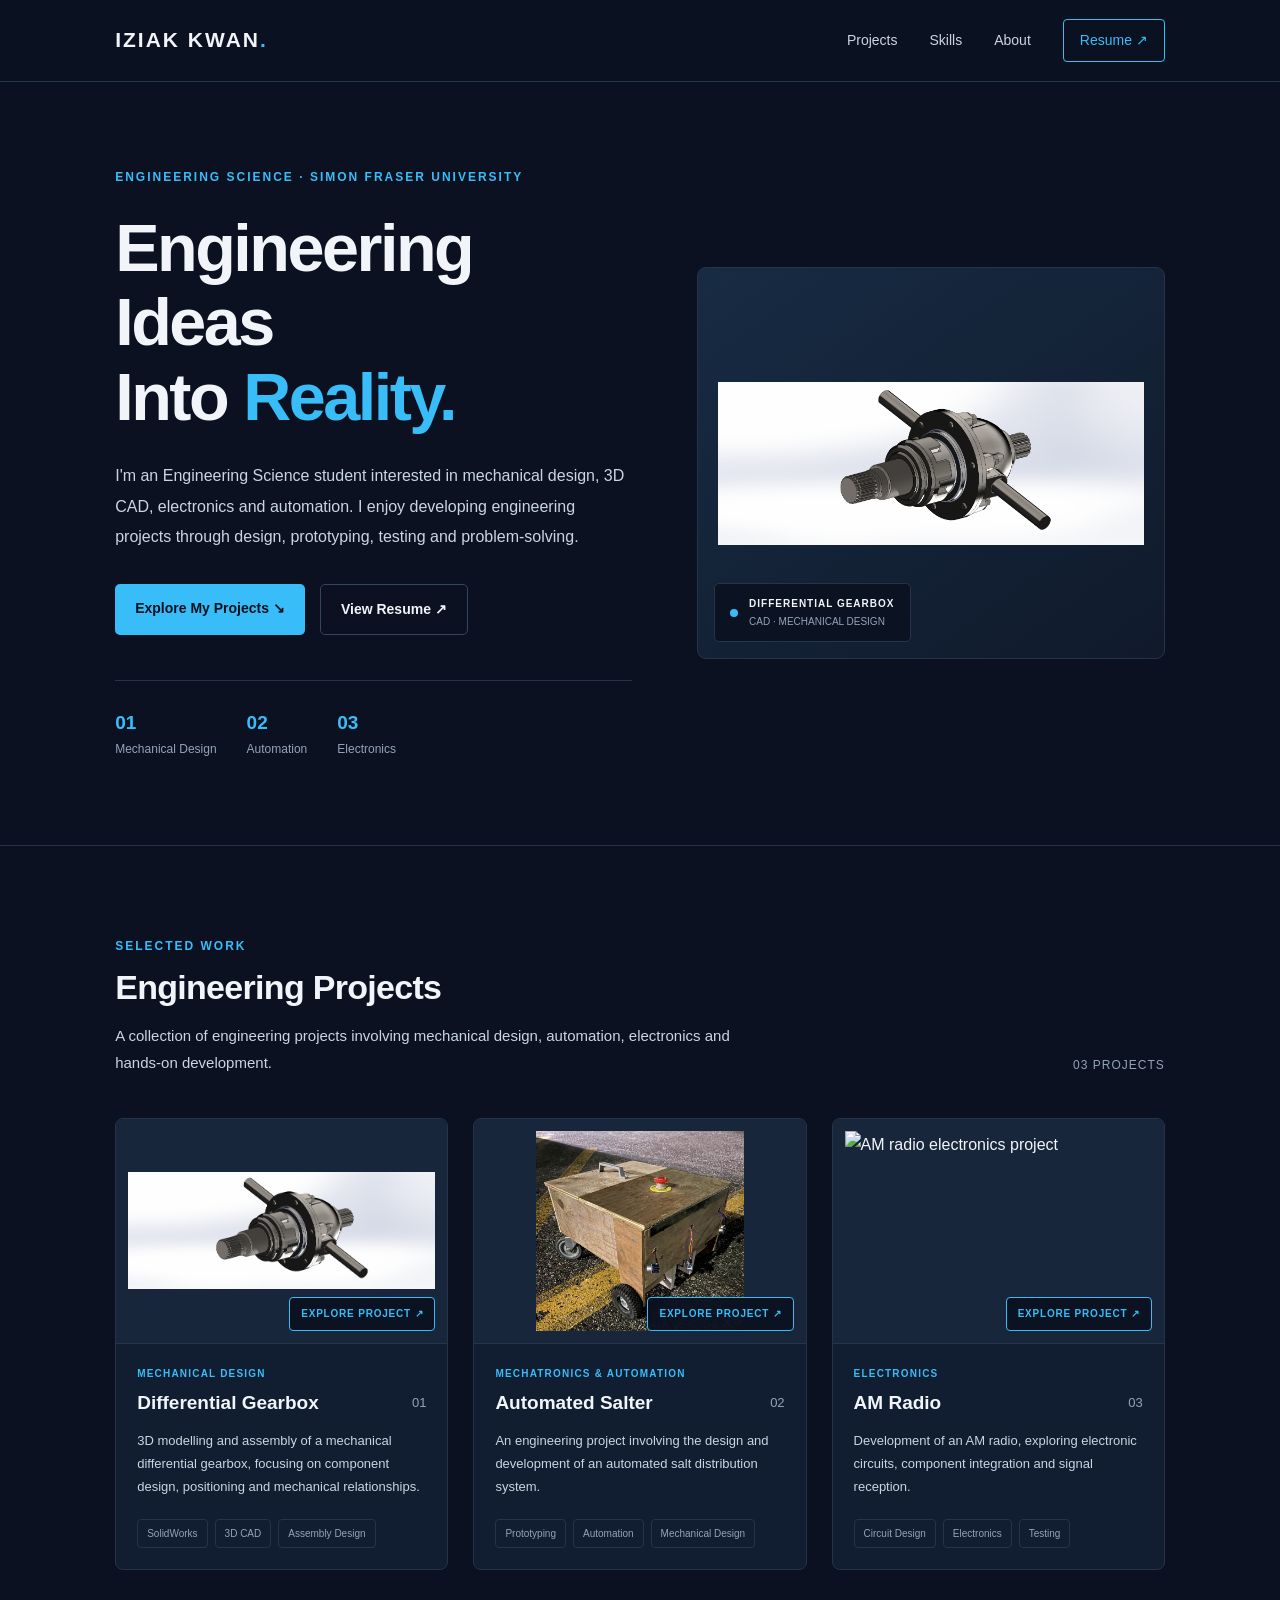
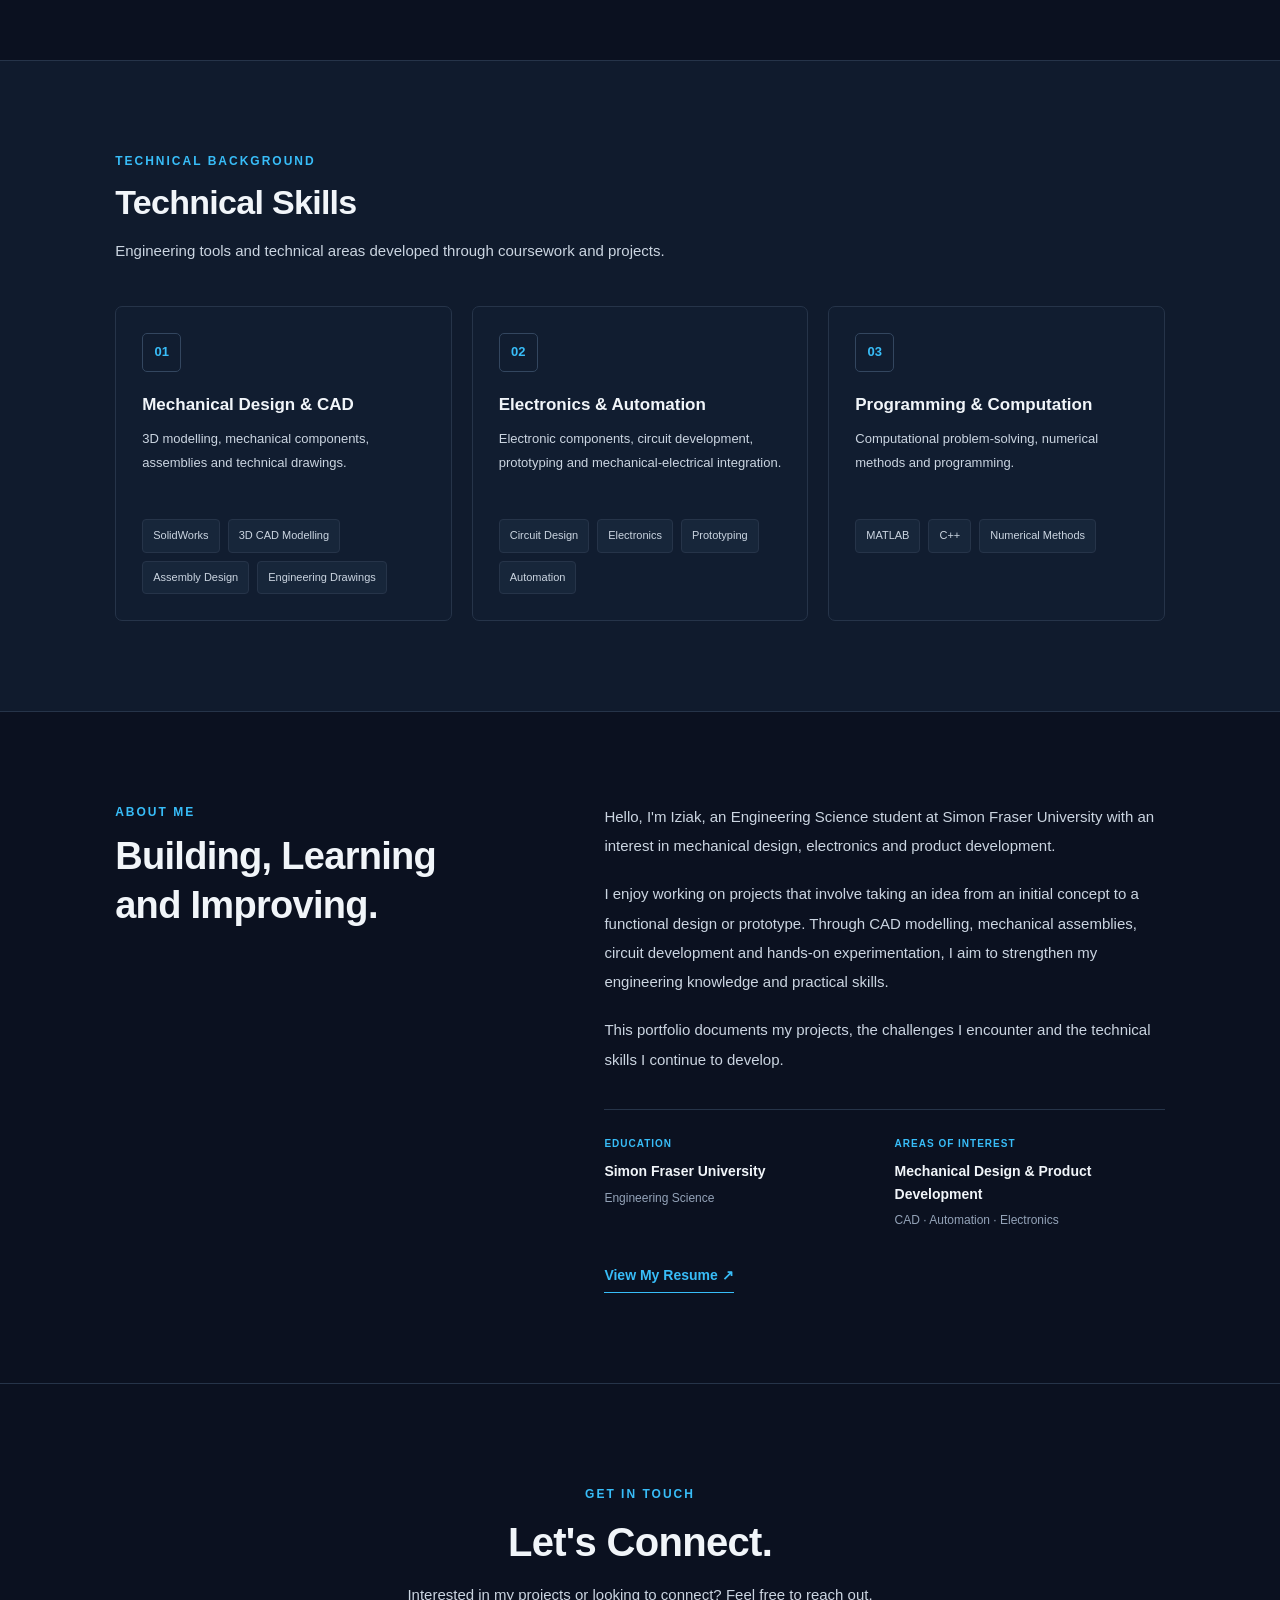
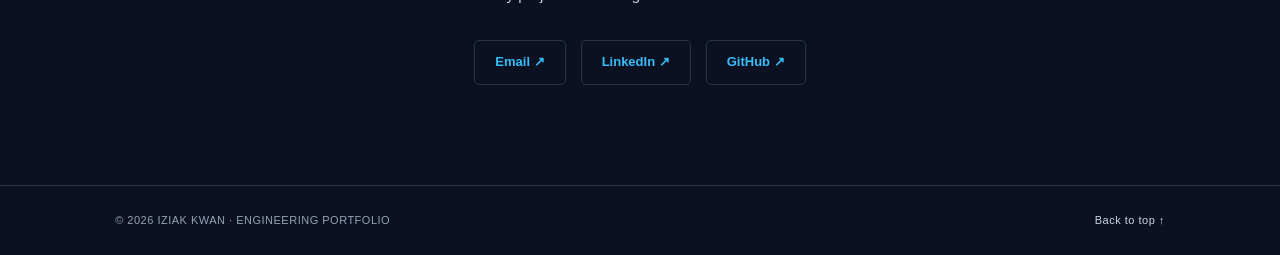
==== commit 8b5b6219: "Implement hero image slideshow functionality Added a hero image slideshow with project details and a" ====
--- a/index.html
+++ b/index.html
@@ -14,6 +14,29 @@
     <meta name="author" content="Iziak Kwan">
 
     <link rel="stylesheet" href="style.css">
+
+    <style>
+        /* HERO IMAGE SLIDESHOW */
+
+        .hero-image {
+            display: block;
+            cursor: pointer;
+            text-decoration: none;
+            transition: transform 0.3s ease;
+        }
+
+        .hero-image img {
+            transition: opacity 0.4s ease, transform 0.3s ease;
+        }
+
+        .hero-image:hover img {
+            transform: scale(1.02);
+        }
+
+        .hero-image .image-label {
+            pointer-events: none;
+        }
+    </style>
 
 </head>
 
@@ -109,24 +132,34 @@
         </div>
 
 
-        <div class="hero-image">
+        <!-- CLICKABLE HERO PROJECT SLIDESHOW -->
+
+        <a href="projects/differential-gearbox/"
+           class="hero-image"
+           id="hero-project-link">
 
             <img
-                src="images/hero-model.png"
-                alt="Mechanical CAD model designed in SolidWorks">
+                id="hero-project-image"
+                src="projects/differential-gearbox/thumbnail.PNG"
+                alt="Differential Gearbox SolidWorks model">
 
             <div class="image-label">
 
                 <span class="image-label-dot"></span>
 
                 <div>
-                    <strong>ENGINEERING DESIGN</strong>
-                    <p>CAD · MECHANICAL SYSTEMS</p>
-                </div>
-
-            </div>
-
-        </div>
+                    <strong id="hero-project-title">
+                        DIFFERENTIAL GEARBOX
+                    </strong>
+
+                    <p id="hero-project-category">
+                        CAD · MECHANICAL DESIGN
+                    </p>
+                </div>
+
+            </div>
+
+        </a>
 
     </section>
 
@@ -559,5 +592,131 @@
 </footer>
 
 
+<!-- HERO PROJECT IMAGE SHUFFLE -->
+
+<script>
+
+const heroProjects = [
+
+    {
+        image: "projects/differential-gearbox/thumbnail.PNG",
+        title: "DIFFERENTIAL GEARBOX",
+        category: "CAD · MECHANICAL DESIGN",
+        link: "projects/differential-gearbox/"
+    },
+
+    {
+        image: "projects/automated-salter/thumbnail.jpg",
+        title: "AUTOMATED SALTER",
+        category: "PROTOTYPING · AUTOMATION",
+        link: "projects/automated-salter/"
+    },
+
+    {
+        image: "projects/am-radio/thumbnail.jpg",
+        title: "AM RADIO",
+        category: "CIRCUIT DESIGN · ELECTRONICS",
+        link: "projects/am-radio/"
+    }
+
+];
+
+
+const heroImage = document.getElementById("hero-project-image");
+
+const heroLink = document.getElementById("hero-project-link");
+
+const heroTitle = document.getElementById("hero-project-title");
+
+const heroCategory = document.getElementById("hero-project-category");
+
+
+let currentProject = 0;
+
+let isChanging = false;
+
+
+// Preload all project thumbnails
+
+heroProjects.forEach(project => {
+
+    const img = new Image();
+
+    img.src = project.image;
+
+});
+
+
+// Shuffle to a different project
+
+function shuffleHeroProjects() {
+
+    if (isChanging) return;
+
+    isChanging = true;
+
+    let nextProject;
+
+    // Make sure the next image is different
+
+    do {
+
+        nextProject = Math.floor(
+            Math.random() * heroProjects.length
+        );
+
+    } while (nextProject === currentProject);
+
+
+    currentProject = nextProject;
+
+    const project = heroProjects[currentProject];
+
+
+    // Fade out current image
+
+    heroImage.style.opacity = "0";
+
+
+    setTimeout(() => {
+
+        // Change project image
+
+        heroImage.src = project.image;
+
+        heroImage.alt = project.title;
+
+
+        // Update clickable destination
+
+        heroLink.href = project.link;
+
+
+        // Update project information
+
+        heroTitle.textContent = project.title;
+
+        heroCategory.textContent = project.category;
+
+
+        // Fade image back in
+
+        heroImage.style.opacity = "1";
+
+        isChanging = false;
+
+    }, 400);
+
+}
+
+
+// Shuffle automatically every 3 seconds
+
+setInterval(shuffleHeroProjects, 3000);
+
+
+</script>
+
+
 </body>
 </html>
--- a/style.css
+++ b/style.css
@@ -1,7 +1,7 @@
 
-/* ==============================
-   GENERAL
-============================== */
+/* =========================================
+   01. GLOBAL STYLES
+========================================= */
 
 * {
     margin: 0;
@@ -11,20 +11,35 @@
 
 html {
     scroll-behavior: smooth;
+    scroll-padding-top: 90px;
 }
 
 :root {
     --blue: #38bdf8;
+    --blue-light: #7dd3fc;
+
+    --background: #0b1120;
+    --background-light: #101b2d;
+    --card-background: #111d30;
+
+    --text: #f1f5f9;
+    --text-secondary: #cbd5e1;
     --muted: #94a3b8;
+
     --border: #263449;
-    --background: #0b1120;
+    --border-light: #33465f;
 }
 
 body {
     background: var(--background);
-    color: #f1f5f9;
-    font-family: Arial, sans-serif;
-    line-height: 1.7;
+    color: var(--text);
+
+    font-family: Arial, Helvetica, sans-serif;
+
+    font-size: 16px;
+    line-height: 1.75;
+
+    -webkit-font-smoothing: antialiased;
 }
 
 a {
@@ -32,350 +47,1025 @@
     text-decoration: none;
 }
 
-/* ==============================
-   NAVIGATION
-============================== */
+img {
+    max-width: 100%;
+}
+
+::selection {
+    background: var(--blue);
+    color: #0b1120;
+}
+
+
+/* =========================================
+   02. NAVIGATION
+========================================= */
+
+header {
+    position: sticky;
+    top: 0;
+    z-index: 100;
+
+    background: rgba(11, 17, 32, 0.94);
+    backdrop-filter: blur(14px);
+
+    border-bottom: 1px solid var(--border);
+}
 
 .navbar {
+    width: 100%;
+    max-width: 1500px;
+
+    margin: 0 auto;
+    padding: 19px 9%;
+
     display: flex;
     justify-content: space-between;
     align-items: center;
-    padding: 25px 9%;
+}
+
+.logo {
+    font-size: 21px;
+    font-weight: 750;
+    letter-spacing: 2px;
+}
+
+.logo span {
+    color: var(--blue);
+}
+
+.nav-links {
+    display: flex;
+    align-items: center;
+    gap: 32px;
+}
+
+.nav-links a {
+    color: var(--text-secondary);
+
+    font-size: 14px;
+    font-weight: 500;
+
+    transition: color 0.2s ease;
+}
+
+.nav-links a:hover {
+    color: var(--blue);
+}
+
+.nav-links .nav-resume {
+    color: var(--blue);
+
+    border: 1px solid var(--blue);
+    padding: 8px 16px;
+
+    border-radius: 4px;
+}
+
+.nav-links .nav-resume:hover {
+    background: rgba(56, 189, 248, 0.1);
+}
+
+
+/* =========================================
+   03. HERO SECTION
+========================================= */
+
+.hero {
+    width: 100%;
+    max-width: 1500px;
+
+    min-height: 610px;
+
+    margin: 0 auto;
+    padding: 85px 9%;
+
+    display: grid;
+    grid-template-columns: 1.05fr 0.95fr;
+
+    align-items: center;
+    gap: 65px;
+}
+
+.hero-content {
+    max-width: 620px;
+}
+
+.eyebrow,
+.section-eyebrow {
+    color: var(--blue);
+
+    font-size: 12px;
+    font-weight: 700;
+
+    letter-spacing: 2px;
+}
+
+.eyebrow {
+    margin-bottom: 23px;
+}
+
+.hero h1 {
+    font-size: clamp(44px, 5.2vw, 68px);
+
+    line-height: 1.12;
+    letter-spacing: -2.5px;
+
+    font-weight: 750;
+}
+
+.hero h1 span {
+    color: var(--blue);
+}
+
+.hero-description {
+    max-width: 530px;
+
+    color: var(--text-secondary);
+
+    font-size: 16px;
+    line-height: 1.9;
+
+    margin-top: 27px;
+}
+
+.hero-buttons {
+    display: flex;
+    flex-wrap: wrap;
+
+    gap: 15px;
+
+    margin-top: 32px;
+}
+
+.button-primary,
+.button-secondary {
+    display: inline-block;
+
+    padding: 12px 20px;
+
+    border-radius: 5px;
+
+    font-size: 14px;
+    font-weight: 600;
+
+    transition: 0.25s ease;
+}
+
+.button-primary {
+    background: var(--blue);
+    color: #08111e;
+}
+
+.button-primary:hover {
+    background: var(--blue-light);
+    transform: translateY(-2px);
+}
+
+.button-secondary {
+    border: 1px solid var(--border-light);
+    color: var(--text);
+}
+
+.button-secondary:hover {
+    border-color: var(--blue);
+    color: var(--blue);
+}
+
+.hero-details {
+    display: flex;
+    flex-wrap: wrap;
+
+    gap: 30px;
+
+    margin-top: 45px;
+    padding-top: 25px;
+
+    border-top: 1px solid var(--border);
+}
+
+.hero-details div {
+    display: flex;
+    flex-direction: column;
+}
+
+.hero-details strong {
+    color: var(--blue);
+    font-size: 19px;
+}
+
+.hero-details span {
+    color: var(--muted);
+    font-size: 12px;
+}
+
+
+/* HERO IMAGE */
+
+.hero-image {
+    position: relative;
+
+    min-height: 380px;
+
+    display: flex;
+    align-items: center;
+    justify-content: center;
+
+    overflow: hidden;
+
+    background: linear-gradient(
+        145deg,
+        #172b43,
+        #101a2b
+    );
+
+    border: 1px solid var(--border);
+    border-radius: 9px;
+}
+
+.hero-image img {
+    display: block;
+
+    width: 100%;
+    height: 390px;
+
+    padding: 20px;
+
+    object-fit: contain;
+
+    transition: transform 0.4s ease;
+}
+
+.hero-image:hover img {
+    transform: scale(1.035);
+}
+
+.image-label {
+    position: absolute;
+
+    bottom: 16px;
+    left: 16px;
+
+    display: flex;
+    align-items: center;
+    gap: 11px;
+
+    padding: 11px 15px;
+
+    background: rgba(11, 17, 32, 0.94);
+
+    border: 1px solid var(--border);
+    border-radius: 5px;
+}
+
+.image-label-dot {
+    width: 8px;
+    height: 8px;
+
+    background: var(--blue);
+    border-radius: 50%;
+}
+
+.image-label strong {
+    display: block;
+
+    font-size: 10px;
+    letter-spacing: 1px;
+}
+
+.image-label p {
+    color: var(--muted);
+    font-size: 10px;
+}
+
+
+/* =========================================
+   04. GENERAL SECTIONS
+========================================= */
+
+.section {
+    width: 100%;
+    max-width: 1500px;
+
+    margin: 0 auto;
+
+    padding: 90px 9%;
+
+    border-top: 1px solid var(--border);
+}
+
+.section-heading {
+    display: flex;
+    justify-content: space-between;
+    align-items: flex-end;
+
+    gap: 30px;
+
+    margin-bottom: 42px;
+}
+
+.section-heading h2,
+.about-heading h2,
+.contact h2 {
+    font-size: 34px;
+    line-height: 1.25;
+    letter-spacing: -0.7px;
+
+    margin-top: 9px;
+}
+
+.section-description {
+    max-width: 650px;
+
+    color: var(--text-secondary);
+
+    font-size: 15px;
+    line-height: 1.8;
+
+    margin-top: 13px;
+}
+
+.section-count {
+    color: var(--muted);
+
+    font-size: 12px;
+    letter-spacing: 1px;
+
+    white-space: nowrap;
+}
+
+
+/* =========================================
+   05. PROJECT GALLERY
+========================================= */
+
+.project-grid {
+    display: grid;
+
+    grid-template-columns: repeat(3, minmax(0, 1fr));
+
+    gap: 25px;
+
+    align-items: stretch;
+}
+
+.project-card {
+    display: flex;
+    flex-direction: column;
+
+    min-width: 0;
+
+    overflow: hidden;
+
+    background: var(--card-background);
+
+    border: 1px solid var(--border);
+    border-radius: 8px;
+
+    transition:
+        transform 0.25s ease,
+        border-color 0.25s ease,
+        box-shadow 0.25s ease;
+}
+
+.project-card:hover {
+    transform: translateY(-6px);
+
+    border-color: #3b6688;
+
+    box-shadow: 0 12px 35px rgba(0, 0, 0, 0.2);
+}
+
+
+/* PROJECT IMAGE */
+
+.project-image {
+    position: relative;
+
+    width: 100%;
+    height: 225px;
+
+    overflow: hidden;
+
+    display: flex;
+    align-items: center;
+    justify-content: center;
+
+    background: #17263a;
+
     border-bottom: 1px solid var(--border);
 }
 
-.logo {
-    font-size: 23px;
-    font-weight: bold;
-    letter-spacing: 2px;
-}
-
-.nav-links {
-    display: flex;
-    gap: 30px;
-}
-
-.nav-links a {
+.project-image img {
+    display: block;
+
+    width: 100%;
+    height: 100%;
+
+    padding: 12px;
+
+    object-fit: contain;
+
+    transition: transform 0.35s ease;
+}
+
+.project-card:hover .project-image img {
+    transform: scale(1.045);
+}
+
+.project-view {
+    position: absolute;
+
+    right: 12px;
+    bottom: 12px;
+
+    background: rgba(11, 17, 32, 0.95);
+
+    color: var(--blue);
+
+    border: 1px solid var(--blue);
+
+    border-radius: 4px;
+
+    padding: 7px 11px;
+
+    font-size: 10px;
+    font-weight: 700;
+
+    letter-spacing: 0.8px;
+}
+
+
+/* PROJECT INFORMATION */
+
+.project-info {
+    display: flex;
+    flex-direction: column;
+
+    flex: 1;
+
+    padding: 21px;
+}
+
+.project-category {
+    color: var(--blue);
+
+    font-size: 10px;
+    font-weight: 700;
+
+    letter-spacing: 1.2px;
+
+    margin-bottom: 8px;
+}
+
+.project-title-row {
+    display: flex;
+    justify-content: space-between;
+    align-items: center;
+
+    gap: 10px;
+}
+
+.project-title-row h3 {
+    font-size: 19px;
+    font-weight: 650;
+    line-height: 1.4;
+}
+
+.project-number {
     color: var(--muted);
     font-size: 13px;
 }
 
-.nav-links a:hover {
-    color: var(--blue);
-}
-
-/* ==============================
-   HERO
-============================== */
-
-.hero {
-    min-height: 570px;
-    padding: 90px 9%;
+.project-description {
+    color: var(--text-secondary);
+
+    font-size: 13px;
+    line-height: 1.8;
+
+    margin-top: 12px;
+
+    flex: 1;
+}
+
+.project-tags {
+    display: flex;
+    flex-wrap: wrap;
+
+    gap: 7px;
+
+    margin-top: 20px;
+}
+
+.project-tags span {
+    color: var(--muted);
+
+    border: 1px solid var(--border);
+
+    border-radius: 4px;
+
+    padding: 5px 9px;
+
+    font-size: 10px;
+}
+
+
+/* =========================================
+   06. TECHNICAL SKILLS
+========================================= */
+
+.skills {
+    background: var(--background-light);
+}
+
+.skills-grid {
     display: grid;
-    grid-template-columns: 1fr 1fr;
-    align-items: center;
-    gap: 60px;
-}
-
-.eyebrow {
-    color: var(--blue);
-    font-size: 11px;
-    letter-spacing: 2px;
-    margin-bottom: 20px;
-}
-
-.hero h1 {
-    font-size: clamp(42px, 5vw, 65px);
-    line-height: 1.15;
-    letter-spacing: -2px;
-}
-
-.hero h1 span {
-    color: var(--blue);
-}
-
-.hero-description {
-    max-width: 440px;
-    color: var(--muted);
-    margin: 25px 0;
-    font-size: 15px;
-}
-
-.hero-link {
-    color: var(--blue);
-    font-size: 14px;
-}
-
-.hero-image {
-    background: #14243a;
-    border-radius: 8px;
-    overflow: hidden;
-    min-height: 320px;
+
+    grid-template-columns: repeat(3, minmax(0, 1fr));
+
+    gap: 20px;
+}
+
+.skill-card {
+    padding: 26px;
+
+    background: var(--card-background);
+
+    border: 1px solid var(--border);
+    border-radius: 7px;
+
+    transition: border-color 0.25s ease;
+}
+
+.skill-card:hover {
+    border-color: #3b6688;
+}
+
+.skill-icon {
     display: flex;
     align-items: center;
     justify-content: center;
-}
-
-.hero-image img {
+
+    width: 39px;
+    height: 39px;
+
+    margin-bottom: 20px;
+
+    color: var(--blue);
+
+    border: 1px solid var(--border-light);
+    border-radius: 5px;
+
+    font-size: 13px;
+    font-weight: 700;
+}
+
+.skill-card h3 {
+    font-size: 17px;
+    line-height: 1.5;
+
+    margin-bottom: 10px;
+}
+
+.skill-card > p {
+    color: var(--text-secondary);
+
+    font-size: 13px;
+    line-height: 1.8;
+
+    min-height: 70px;
+}
+
+.skill-list {
+    display: flex;
+    flex-wrap: wrap;
+
+    gap: 8px;
+
+    margin-top: 22px;
+}
+
+.skill-list span {
+    color: var(--text-secondary);
+
+    background: #17263a;
+
+    border: 1px solid var(--border);
+
+    border-radius: 4px;
+
+    padding: 6px 10px;
+
+    font-size: 11px;
+}
+
+
+/* =========================================
+   07. ABOUT SECTION
+========================================= */
+
+.about-content {
+    display: grid;
+
+    grid-template-columns: 0.85fr 1.15fr;
+
+    gap: 75px;
+}
+
+.about-heading h2 {
+    font-size: 38px;
+    line-height: 1.3;
+}
+
+.about-text > p {
+    color: var(--text-secondary);
+
+    font-size: 15px;
+    line-height: 1.95;
+
+    margin-bottom: 19px;
+}
+
+.about-details {
+    display: grid;
+
+    grid-template-columns: 1fr 1fr;
+
+    gap: 20px;
+
+    margin-top: 35px;
+    padding-top: 25px;
+
+    border-top: 1px solid var(--border);
+}
+
+.about-detail span {
+    display: block;
+
+    color: var(--blue);
+
+    font-size: 10px;
+    font-weight: 700;
+
+    letter-spacing: 1px;
+
+    margin-bottom: 8px;
+}
+
+.about-detail strong {
+    display: block;
+
+    font-size: 14px;
+    line-height: 1.6;
+}
+
+.about-detail p {
+    color: var(--muted);
+
+    font-size: 12px;
+
+    margin-top: 5px;
+}
+
+.about-resume {
+    display: inline-block;
+
+    margin-top: 32px;
+
+    color: var(--blue);
+
+    font-size: 14px;
+    font-weight: 600;
+
+    border-bottom: 1px solid var(--blue);
+
+    padding-bottom: 4px;
+
+    transition: color 0.2s ease;
+}
+
+.about-resume:hover {
+    color: var(--blue-light);
+}
+
+
+/* =========================================
+   08. CONTACT SECTION
+========================================= */
+
+.contact {
+    text-align: center;
+
+    padding-top: 100px;
+    padding-bottom: 100px;
+}
+
+.contact h2 {
+    font-size: 40px;
+    margin-top: 12px;
+}
+
+.contact > p:not(.section-eyebrow) {
+    color: var(--text-secondary);
+
+    font-size: 15px;
+
+    margin-top: 15px;
+}
+
+.contact-links {
+    display: flex;
+    justify-content: center;
+    flex-wrap: wrap;
+
+    gap: 15px;
+
+    margin-top: 32px;
+}
+
+.contact-links a {
+    display: inline-block;
+
+    padding: 10px 20px;
+
+    color: var(--blue);
+
+    border: 1px solid var(--border);
+
+    border-radius: 5px;
+
+    font-size: 13px;
+    font-weight: 600;
+
+    transition: 0.2s ease;
+}
+
+.contact-links a:hover {
+    background: rgba(56, 189, 248, 0.08);
+    border-color: var(--blue);
+}
+
+
+/* =========================================
+   09. FOOTER
+========================================= */
+
+footer {
     width: 100%;
-    height: 350px;
-    object-fit: contain;
-}
-
-/* ==============================
-   SECTIONS
-============================== */
-
-.section {
-    padding: 85px 9%;
+
+    padding: 25px 9%;
+
     border-top: 1px solid var(--border);
-}
-
-.section-heading {
+
     display: flex;
     justify-content: space-between;
     align-items: center;
-    margin-bottom: 40px;
+
     gap: 20px;
-}
-
-.section h2 {
-    font-size: 30px;
-    font-weight: 600;
-}
-
-.section-heading p,
-.about p,
-.contact p {
+
     color: var(--muted);
-    font-size: 14px;
-}
-
-/* ==============================
-   PROJECT GALLERY
-============================== */
-
-.project-grid {
-    display: grid;
-    grid-template-columns: repeat(3, minmax(0, 380px));
-    gap: 30px;
-    align-items: start;
-}
-
-.project-card {
-    display: block;
-    min-width: 0;
-    color: inherit;
-    text-decoration: none;
-    transition: transform 0.25s ease;
-}
-
-.project-card:hover {
-    transform: translateY(-6px);
-}
-
-.project-image {
-    position: relative;
-    overflow: hidden;
-    background: #14243a;
-    border: 1px solid var(--border);
-    border-radius: 8px;
-}
-
-.project-image img {
-    display: block;
-    width: 100%;
-    height: 210px;
-    object-fit: contain;
-    padding: 12px;
-    transition: transform 0.3s ease;
-}
-
-.project-card:hover .project-image img {
-    transform: scale(1.04);
-}
-
-.project-view {
-    position: absolute;
-    right: 12px;
-    bottom: 12px;
-    background: rgba(11, 17, 32, 0.92);
-    border: 1px solid #38bdf8;
-    color: #38bdf8;
-    padding: 7px 12px;
-    border-radius: 4px;
-    font-size: 10px;
-    letter-spacing: 1px;
-}
-
-.project-info {
-    display: flex;
-    justify-content: space-between;
-    align-items: center;
-    padding-top: 16px;
-}
-
-.project-info h3 {
-    font-size: 17px;
-    font-weight: 500;
-}
-
-.project-info p {
-    color: var(--muted);
-    font-size: 12px;
-    margin-top: 4px;
-}
-
-.project-number {
-    color: var(--blue);
-    font-size: 14px;
-}
-
-/* ==============================
-   SKILLS
-============================== */
-
-.skills {
-    background: #0d1727;
-}
-
-.skill-list {
-    display: flex;
-    flex-wrap: wrap;
-    gap: 12px;
-    margin-top: 25px;
-}
-
-.skill-list span {
-    border: 1px solid var(--border);
-    padding: 9px 16px;
-    border-radius: 4px;
-    font-size: 13px;
-    color: #cbd5e1;
-}
-
-/* ==============================
-   ABOUT
-============================== */
-
-.about {
-    max-width: 100%;
-    padding: 100px 9%;
-}
-
-.about h2 {
-    font-size: 30px;
-    margin-bottom: 30px;
-}
-
-.about > p {
-    max-width: 750px;
-    line-height: 1.9;
-    margin-bottom: 40px;
-}
-
-.about-details {
-    display: flex;
-    flex-direction: column;
-    gap: 28px;
-    margin-top: 35px;
-}
-
-.about-details p {
-    margin: 8px 0 0;
-    line-height: 1.8;
-}
-
-.about-details a {
-    display: inline-block;
-    margin-top: 12px;
-    color: var(--blue);
-}
-
-/* ==============================
-   CONTACT
-============================== */
-
-.contact {
-    text-align: center;
-}
-
-.contact p {
-    margin-top: 12px;
-}
-
-.contact-links {
-    display: flex;
-    justify-content: center;
-    gap: 30px;
-    margin-top: 25px;
-}
-
-.contact-links a {
-    color: var(--blue);
-    font-size: 14px;
-}
-
-/* ==============================
-   FOOTER
-============================== */
-
-footer {
-    padding: 25px 9%;
-    border-top: 1px solid var(--border);
-    display: flex;
-    justify-content: space-between;
-    color: var(--muted);
-    font-size: 12px;
-}
-
-/* ==============================
-   MOBILE
-============================== */
-
-@media (max-width: 800px) {
+
+    font-size: 11px;
+    letter-spacing: 0.5px;
+}
+
+footer a {
+    color: var(--text-secondary);
+
+    transition: color 0.2s ease;
+}
+
+footer a:hover {
+    color: var(--blue);
+}
+
+
+/* =========================================
+   10. ACCESSIBILITY
+========================================= */
+
+a:focus-visible {
+    outline: 2px solid var(--blue);
+    outline-offset: 5px;
+}
+
+@media (prefers-reduced-motion: reduce) {
+
+    html {
+        scroll-behavior: auto;
+    }
+
+    *,
+    *::before,
+    *::after {
+        transition-duration: 0.01ms !important;
+        animation-duration: 0.01ms !important;
+    }
+
+}
+
+
+/* =========================================
+   11. TABLET RESPONSIVENESS
+========================================= */
+
+@media (max-width: 1050px) {
+
+    .navbar {
+        padding-left: 6%;
+        padding-right: 6%;
+    }
+
+    .hero,
+    .section {
+        padding-left: 6%;
+        padding-right: 6%;
+    }
+
+    .hero {
+        gap: 35px;
+    }
+
+    .project-grid {
+        grid-template-columns: repeat(2, minmax(0, 1fr));
+    }
+
+    .skills-grid {
+        grid-template-columns: repeat(2, minmax(0, 1fr));
+    }
+
+    .about-content {
+        gap: 40px;
+    }
+
+}
+
+
+/* =========================================
+   12. MOBILE RESPONSIVENESS
+========================================= */
+
+@media (max-width: 700px) {
+
+    .navbar {
+        padding: 17px 6%;
+
+        flex-direction: column;
+        gap: 15px;
+    }
+
+    .nav-links {
+        justify-content: center;
+        flex-wrap: wrap;
+
+        gap: 17px;
+    }
+
+    .nav-links a {
+        font-size: 12px;
+    }
 
     .hero {
         grid-template-columns: 1fr;
-        padding: 65px 7%;
-    }
-
-    .project-grid {
-        grid-template-columns: repeat(2, minmax(0, 1fr));
-    }
-
-}
-
-@media (max-width: 550px) {
-
-    .navbar {
-        flex-direction: column;
-        gap: 15px;
-    }
-
-    .nav-links {
-        gap: 18px;
-    }
-
-    .project-grid {
-        grid-template-columns: 1fr;
+
+        padding-top: 65px;
+        padding-bottom: 65px;
+
+        gap: 40px;
+    }
+
+    .hero h1 {
+        font-size: 47px;
+    }
+
+    .hero-image {
+        min-height: 290px;
+    }
+
+    .hero-image img {
+        height: 300px;
+    }
+
+    .hero-details {
+        gap: 20px;
+    }
+
+    .section {
+        padding-top: 65px;
+        padding-bottom: 65px;
     }
 
     .section-heading {
         flex-direction: column;
         align-items: flex-start;
-    }
-
-    .section {
-        padding: 60px 7%;
+
+        gap: 15px;
+    }
+
+    .section-heading h2 {
+        font-size: 29px;
+    }
+
+    .project-grid {
+        grid-template-columns: repeat(2, minmax(0, 1fr));
+        gap: 15px;
+    }
+
+    .project-image {
+        height: 180px;
+    }
+
+    .project-info {
+        padding: 15px;
+    }
+
+    .project-title-row h3 {
+        font-size: 16px;
+    }
+
+    .project-description {
+        font-size: 12px;
+    }
+
+    .project-category {
+        font-size: 9px;
+    }
+
+    .skills-grid {
+        grid-template-columns: 1fr;
+    }
+
+    .skill-card > p {
+        min-height: auto;
+    }
+
+    .about-content {
+        grid-template-columns: 1fr;
+        gap: 30px;
+    }
+
+    .about-heading h2 {
+        font-size: 32px;
+    }
+
+    .contact h2 {
+        font-size: 34px;
+    }
+
+    footer {
+        padding: 22px 6%;
+    }
+
+}
+
+
+/* =========================================
+   13. SMALL PHONES
+========================================= */
+
+@media (max-width: 450px) {
+
+    .nav-links {
+        gap: 13px;
     }
 
     .hero h1 {
-        font-size: 43px;
-    }
-
-    .about {
-        padding: 60px 7%;
-    }
-
-}
+        font-size: 40px;
+        letter-spacing: -1.5px;
+    }
+
+    .hero-description {
+        font-size: 14px;
+    }
+
+    .hero-buttons {
+        flex-direction: column;
+        align-items: flex-start;
+    }
+
+    .project-grid {
+        grid-template-columns: 1fr;
+    }
+
+    .project-image {
+        height: 220px;
+    }
+
+    .project-info {
+        padding: 20px;
+    }
+
+    .project-title-row h3 {
+        font-size: 18px;
+    }
+
+    .about-details {
+        grid-template-columns: 1fr;
+    }
+
+    footer {
+        flex-direction: column;
+        text-align: center;
+    }
+
+}
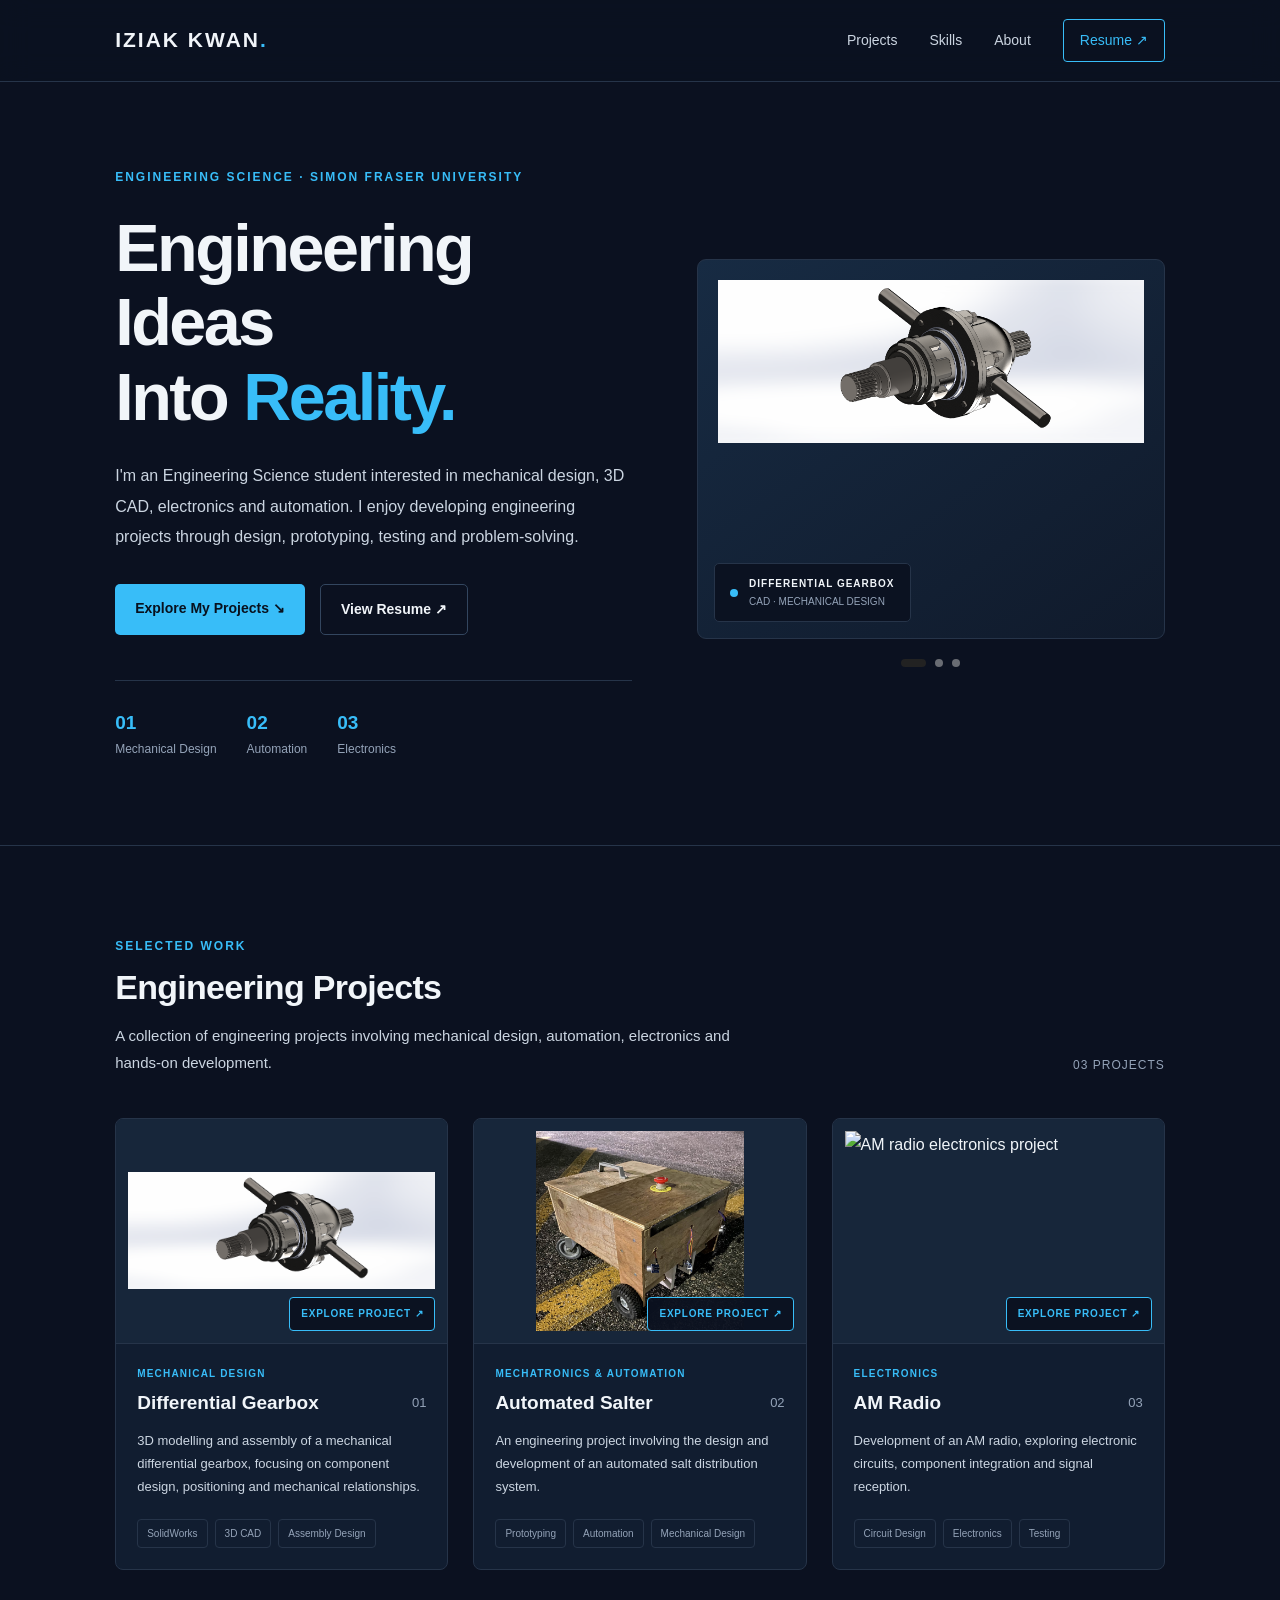
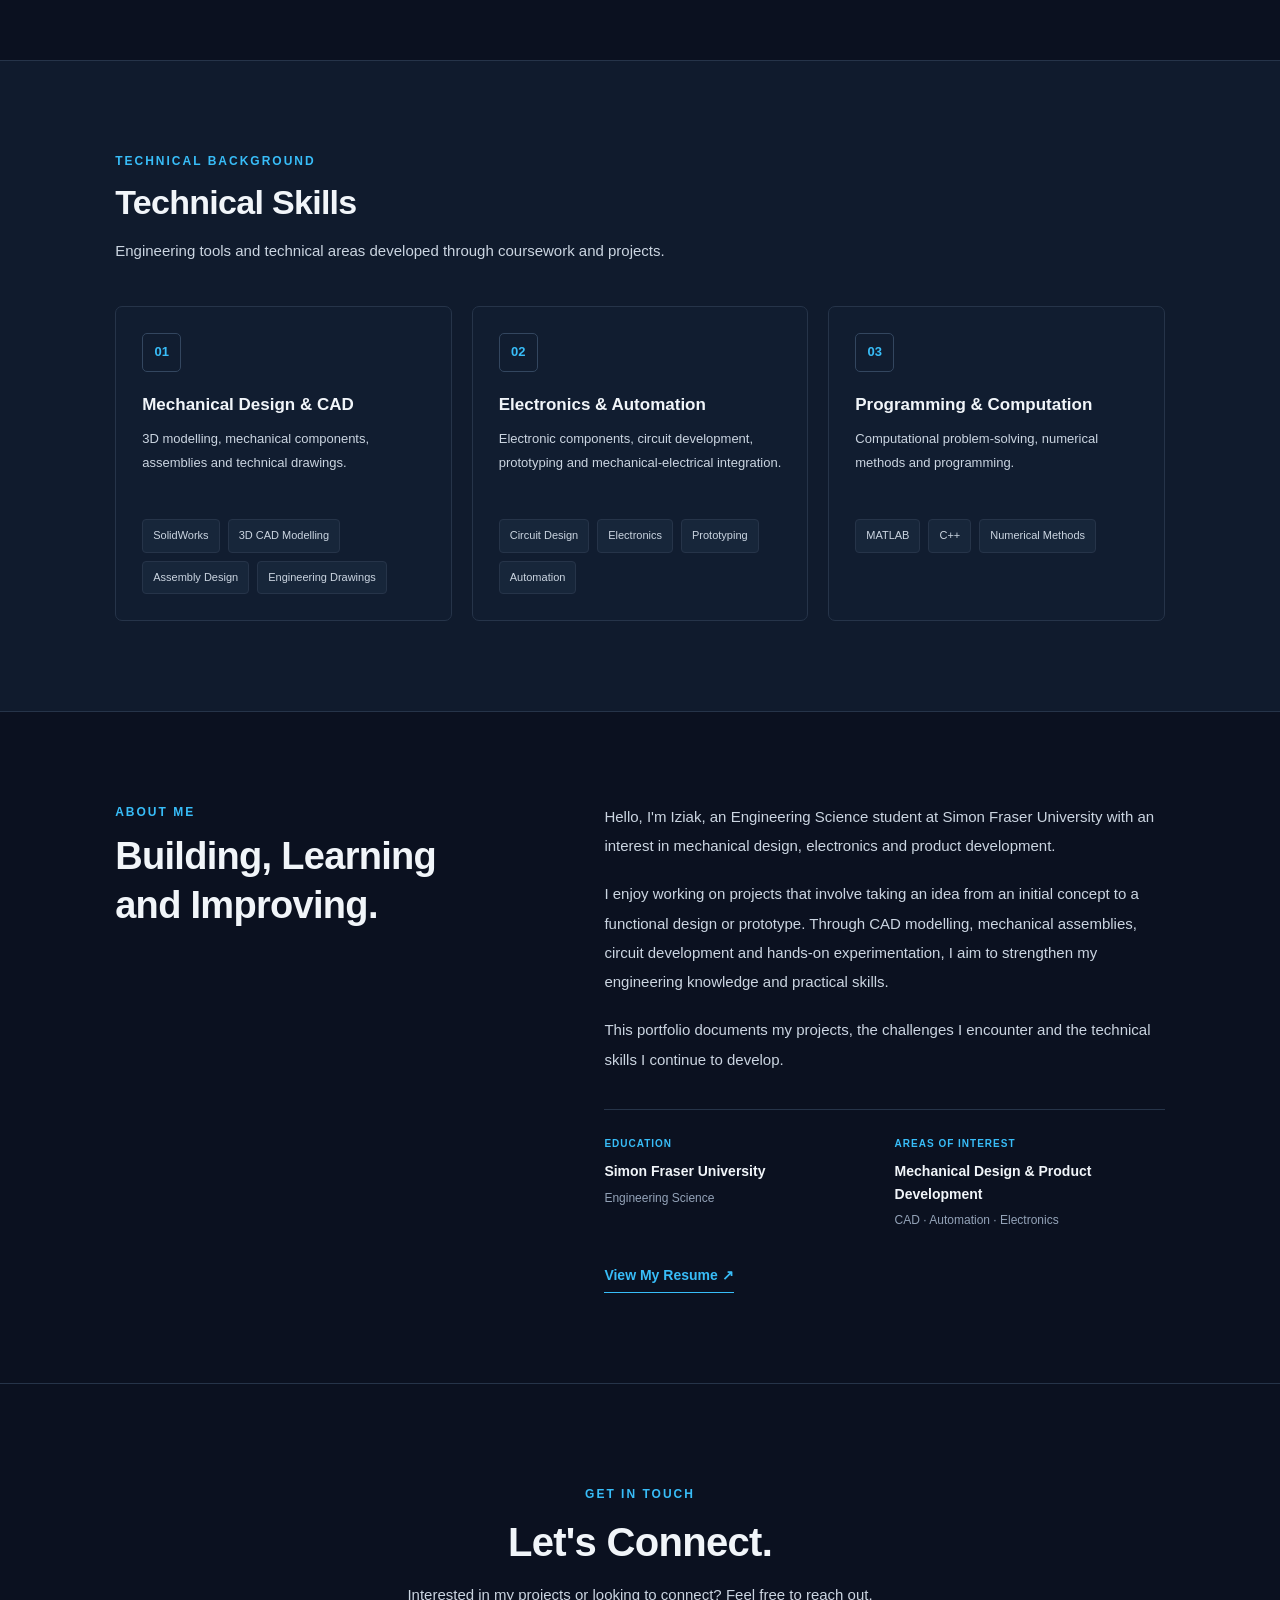
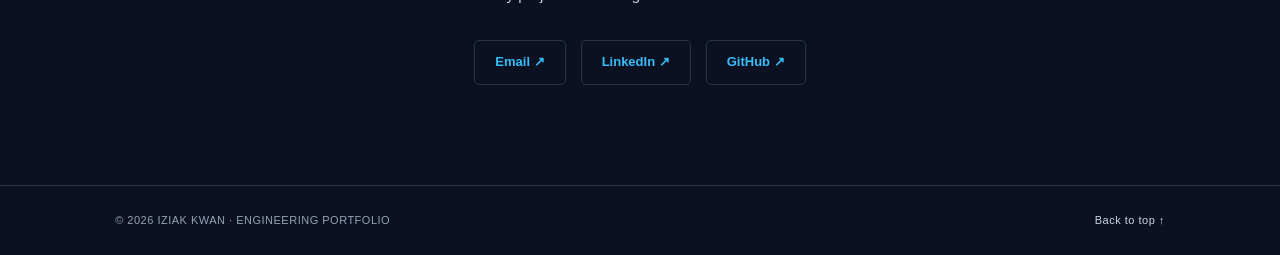
==== commit dc9b4dd8: "Update index.html" ====
--- a/index.html
+++ b/index.html
@@ -15,44 +15,155 @@
 
     <link rel="stylesheet" href="style.css">
 
+    <!-- HERO CAROUSEL STYLING -->
+
     <style>
-        /* HERO IMAGE SLIDESHOW */
-
-        .hero-image {
+
+        /* Carousel container */
+
+        .hero-carousel {
+            width: 100%;
+            min-width: 0;
+        }
+
+        /* Main clickable image */
+
+        .hero-carousel .hero-image {
+            position: relative;
             display: block;
+            width: 100%;
+            overflow: hidden;
             cursor: pointer;
             text-decoration: none;
-            transition: transform 0.3s ease;
-        }
-
-        .hero-image img {
-            transition: opacity 0.4s ease, transform 0.3s ease;
-        }
-
-        .hero-image:hover img {
-            transform: scale(1.02);
-        }
-
-        .hero-image .image-label {
-            pointer-events: none;
-        }
+        }
+
+        /* Image layers */
+
+        .hero-carousel .hero-slide {
+            display: block;
+            width: 100%;
+            height: 100%;
+            object-fit: cover;
+
+            opacity: 0;
+            transition:
+                opacity 1s cubic-bezier(0.22, 1, 0.36, 1),
+                transform 0.6s ease;
+        }
+
+        /* First image establishes container size */
+
+        .hero-carousel #hero-image-a {
+            position: relative;
+        }
+
+        /* Second image overlays the first */
+
+        .hero-carousel #hero-image-b {
+            position: absolute;
+            inset: 0;
+        }
+
+        /* Currently visible image */
+
+        .hero-carousel .hero-slide.is-active {
+            opacity: 1;
+        }
+
+        /* Hover effect */
+
+        .hero-carousel .hero-image:hover .hero-slide.is-active {
+            transform: scale(1.015);
+        }
+
+        /* Navigation dots container */
+
+        .hero-dots {
+            display: flex;
+            justify-content: center;
+            align-items: center;
+            gap: 9px;
+            margin-top: 20px;
+        }
+
+        /* Individual navigation dots */
+
+        .hero-dot {
+            width: 8px;
+            height: 8px;
+            padding: 0;
+            border: none;
+            border-radius: 20px;
+
+            background: #b8b8b8;
+            opacity: 0.55;
+
+            cursor: pointer;
+
+            transition:
+                width 0.35s ease,
+                opacity 0.35s ease,
+                background 0.35s ease,
+                transform 0.35s ease;
+        }
+
+        /* Active navigation dot */
+
+        .hero-dot.active {
+            width: 25px;
+            background: #222;
+            opacity: 1;
+        }
+
+        /* Hover effect */
+
+        .hero-dot:hover {
+            opacity: 1;
+            transform: scale(1.15);
+        }
+
+        /* Keyboard accessibility */
+
+        .hero-dot:focus-visible {
+            outline: 2px solid #555;
+            outline-offset: 4px;
+        }
+
+        /* Respect reduced motion preferences */
+
+        @media (prefers-reduced-motion: reduce) {
+
+            .hero-carousel .hero-slide,
+            .hero-dot {
+                transition: none;
+            }
+
+        }
+
     </style>
 
 </head>
 
 <body>
 
-<!-- NAVIGATION -->
+<!-- =====================================
+     NAVIGATION
+===================================== -->
 
 <header>
+
     <nav class="navbar">
 
-        <a href="#" class="logo">IZIAK KWAN<span>.</span></a>
+        <a href="#" class="logo">
+            IZIAK KWAN<span>.</span>
+        </a>
 
         <div class="nav-links">
 
             <a href="#projects">Projects</a>
+
             <a href="#skills">Skills</a>
+
             <a href="#about">About</a>
 
             <a href="documents/resume.pdf"
@@ -65,12 +176,15 @@
         </div>
 
     </nav>
+
 </header>
 
 
 <main>
 
-    <!-- HERO SECTION -->
+    <!-- =====================================
+         HERO SECTION
+    ===================================== -->
 
     <section class="hero">
 
@@ -132,39 +246,89 @@
         </div>
 
 
-        <!-- CLICKABLE HERO PROJECT SLIDESHOW -->
-
-        <a href="projects/differential-gearbox/"
-           class="hero-image"
-           id="hero-project-link">
-
-            <img
-                id="hero-project-image"
-                src="projects/differential-gearbox/thumbnail.PNG"
-                alt="Differential Gearbox SolidWorks model">
-
-            <div class="image-label">
-
-                <span class="image-label-dot"></span>
-
-                <div>
-                    <strong id="hero-project-title">
-                        DIFFERENTIAL GEARBOX
-                    </strong>
-
-                    <p id="hero-project-category">
-                        CAD · MECHANICAL DESIGN
-                    </p>
-                </div>
+        <!-- HERO PROJECT CAROUSEL -->
+
+        <div class="hero-carousel">
+
+            <a href="projects/differential-gearbox/"
+               class="hero-image"
+               id="hero-project-link">
+
+                <!-- Image Layer A -->
+
+                <img
+                    id="hero-image-a"
+                    class="hero-slide is-active"
+                    src="projects/differential-gearbox/thumbnail.PNG"
+                    alt="Differential Gearbox SolidWorks model">
+
+                <!-- Image Layer B -->
+
+                <img
+                    id="hero-image-b"
+                    class="hero-slide"
+                    src="projects/automated-salter/thumbnail.jpg"
+                    alt=""
+                    aria-hidden="true">
+
+                <!-- Image Information -->
+
+                <div class="image-label">
+
+                    <span class="image-label-dot"></span>
+
+                    <div>
+
+                        <strong id="hero-project-title">
+                            DIFFERENTIAL GEARBOX
+                        </strong>
+
+                        <p id="hero-project-category">
+                            CAD · MECHANICAL DESIGN
+                        </p>
+
+                    </div>
+
+                </div>
+
+            </a>
+
+
+            <!-- CAROUSEL NAVIGATION DOTS -->
+
+            <div class="hero-dots" id="hero-project-dots">
+
+                <button
+                    class="hero-dot active"
+                    data-index="0"
+                    aria-label="Show Differential Gearbox"
+                    aria-pressed="true">
+                </button>
+
+                <button
+                    class="hero-dot"
+                    data-index="1"
+                    aria-label="Show Automated Salter"
+                    aria-pressed="false">
+                </button>
+
+                <button
+                    class="hero-dot"
+                    data-index="2"
+                    aria-label="Show AM Radio"
+                    aria-pressed="false">
+                </button>
 
             </div>
 
-        </a>
+        </div>
 
     </section>
 
 
-    <!-- PROJECTS SECTION -->
+    <!-- =====================================
+         PROJECTS SECTION
+    ===================================== -->
 
     <section id="projects" class="section">
 
@@ -172,7 +336,9 @@
 
             <div>
 
-                <p class="section-eyebrow">SELECTED WORK</p>
+                <p class="section-eyebrow">
+                    SELECTED WORK
+                </p>
 
                 <h2>Engineering Projects</h2>
 
@@ -186,7 +352,9 @@
 
             </div>
 
-            <span class="section-count">03 PROJECTS</span>
+            <span class="section-count">
+                03 PROJECTS
+            </span>
 
         </div>
 
@@ -221,7 +389,9 @@
 
                         <h3>Differential Gearbox</h3>
 
-                        <span class="project-number">01</span>
+                        <span class="project-number">
+                            01
+                        </span>
 
                     </div>
 
@@ -273,7 +443,9 @@
 
                         <h3>Automated Salter</h3>
 
-                        <span class="project-number">02</span>
+                        <span class="project-number">
+                            02
+                        </span>
 
                     </div>
 
@@ -325,7 +497,9 @@
 
                         <h3>AM Radio</h3>
 
-                        <span class="project-number">03</span>
+                        <span class="project-number">
+                            03
+                        </span>
 
                     </div>
 
@@ -355,7 +529,9 @@
     </section>
 
 
-    <!-- TECHNICAL SKILLS -->
+    <!-- =====================================
+         TECHNICAL SKILLS
+    ===================================== -->
 
     <section id="skills" class="section skills">
 
@@ -363,7 +539,9 @@
 
             <div>
 
-                <p class="section-eyebrow">TECHNICAL BACKGROUND</p>
+                <p class="section-eyebrow">
+                    TECHNICAL BACKGROUND
+                </p>
 
                 <h2>Technical Skills</h2>
 
@@ -382,9 +560,13 @@
         <div class="skills-grid">
 
 
+            <!-- SKILL 01 -->
+
             <div class="skill-card">
 
-                <div class="skill-icon">01</div>
+                <div class="skill-icon">
+                    01
+                </div>
 
                 <h3>Mechanical Design & CAD</h3>
 
@@ -394,18 +576,27 @@
                 </p>
 
                 <div class="skill-list">
+
                     <span>SolidWorks</span>
+
                     <span>3D CAD Modelling</span>
+
                     <span>Assembly Design</span>
+
                     <span>Engineering Drawings</span>
+
                 </div>
 
             </div>
 
 
+            <!-- SKILL 02 -->
+
             <div class="skill-card">
 
-                <div class="skill-icon">02</div>
+                <div class="skill-icon">
+                    02
+                </div>
 
                 <h3>Electronics & Automation</h3>
 
@@ -415,18 +606,27 @@
                 </p>
 
                 <div class="skill-list">
+
                     <span>Circuit Design</span>
+
                     <span>Electronics</span>
+
                     <span>Prototyping</span>
+
                     <span>Automation</span>
+
                 </div>
 
             </div>
 
 
+            <!-- SKILL 03 -->
+
             <div class="skill-card">
 
-                <div class="skill-icon">03</div>
+                <div class="skill-icon">
+                    03
+                </div>
 
                 <h3>Programming & Computation</h3>
 
@@ -436,9 +636,13 @@
                 </p>
 
                 <div class="skill-list">
+
                     <span>MATLAB</span>
+
                     <span>C++</span>
+
                     <span>Numerical Methods</span>
+
                 </div>
 
             </div>
@@ -449,7 +653,9 @@
     </section>
 
 
-    <!-- ABOUT ME -->
+    <!-- =====================================
+         ABOUT ME
+    ===================================== -->
 
     <section id="about" class="section about">
 
@@ -457,9 +663,14 @@
 
             <div class="about-heading">
 
-                <p class="section-eyebrow">ABOUT ME</p>
-
-                <h2>Building, Learning<br>and Improving.</h2>
+                <p class="section-eyebrow">
+                    ABOUT ME
+                </p>
+
+                <h2>
+                    Building, Learning<br>
+                    and Improving.
+                </h2>
 
             </div>
 
@@ -496,30 +707,44 @@
 
                 <div class="about-details">
 
+
+                    <!-- EDUCATION -->
+
                     <div class="about-detail">
 
-                        <span>EDUCATION</span>
+                        <span>
+                            EDUCATION
+                        </span>
 
                         <strong>
                             Simon Fraser University
                         </strong>
 
-                        <p>Engineering Science</p>
+                        <p>
+                            Engineering Science
+                        </p>
 
                     </div>
 
 
+                    <!-- INTERESTS -->
+
                     <div class="about-detail">
 
-                        <span>AREAS OF INTEREST</span>
+                        <span>
+                            AREAS OF INTEREST
+                        </span>
 
                         <strong>
                             Mechanical Design & Product Development
                         </strong>
 
-                        <p>CAD · Automation · Electronics</p>
+                        <p>
+                            CAD · Automation · Electronics
+                        </p>
 
                     </div>
+
 
                 </div>
 
@@ -540,11 +765,15 @@
     </section>
 
 
-    <!-- CONTACT -->
+    <!-- =====================================
+         CONTACT
+    ===================================== -->
 
     <section id="contact" class="section contact">
 
-        <p class="section-eyebrow">GET IN TOUCH</p>
+        <p class="section-eyebrow">
+            GET IN TOUCH
+        </p>
 
         <h2>Let's Connect.</h2>
 
@@ -581,62 +810,126 @@
 </main>
 
 
-<!-- FOOTER -->
+<!-- =====================================
+     FOOTER
+===================================== -->
 
 <footer>
 
-    <p>© 2026 IZIAK KWAN · ENGINEERING PORTFOLIO</p>
-
-    <a href="#">Back to top ↑</a>
+    <p>
+        © 2026 IZIAK KWAN · ENGINEERING PORTFOLIO
+    </p>
+
+    <a href="#">
+        Back to top ↑
+    </a>
 
 </footer>
 
 
-<!-- HERO PROJECT IMAGE SHUFFLE -->
+<!-- =====================================
+     HERO PROJECT CAROUSEL JAVASCRIPT
+===================================== -->
 
 <script>
+
+/* -------------------------------------
+   PROJECT DATA
+
+   Add future projects here.
+------------------------------------- */
 
 const heroProjects = [
 
     {
         image: "projects/differential-gearbox/thumbnail.PNG",
+
         title: "DIFFERENTIAL GEARBOX",
+
         category: "CAD · MECHANICAL DESIGN",
+
         link: "projects/differential-gearbox/"
     },
 
     {
         image: "projects/automated-salter/thumbnail.jpg",
+
         title: "AUTOMATED SALTER",
+
         category: "PROTOTYPING · AUTOMATION",
+
         link: "projects/automated-salter/"
     },
 
     {
         image: "projects/am-radio/thumbnail.jpg",
+
         title: "AM RADIO",
+
         category: "CIRCUIT DESIGN · ELECTRONICS",
+
         link: "projects/am-radio/"
     }
 
 ];
 
 
-const heroImage = document.getElementById("hero-project-image");
-
-const heroLink = document.getElementById("hero-project-link");
-
-const heroTitle = document.getElementById("hero-project-title");
-
-const heroCategory = document.getElementById("hero-project-category");
-
+/* -------------------------------------
+   CAROUSEL ELEMENTS
+------------------------------------- */
+
+const heroLink = document.getElementById(
+    "hero-project-link"
+);
+
+const heroTitle = document.getElementById(
+    "hero-project-title"
+);
+
+const heroCategory = document.getElementById(
+    "hero-project-category"
+);
+
+const heroDots = document.querySelectorAll(
+    ".hero-dot"
+);
+
+const imageLayers = [
+
+    document.getElementById("hero-image-a"),
+
+    document.getElementById("hero-image-b")
+
+];
+
+
+/* -------------------------------------
+   CAROUSEL SETTINGS
+------------------------------------- */
+
+// Time between automatic image changes
+
+const rotationSpeed = 6500;
+
+// Current project
 
 let currentProject = 0;
 
-let isChanging = false;
-
-
-// Preload all project thumbnails
+// Currently visible image layer
+
+let activeLayer = 0;
+
+// Automatic rotation timer
+
+let rotationTimer;
+
+
+/* -------------------------------------
+   PRELOAD PROJECT IMAGES
+
+   Helps prevent loading delays
+   during image transitions.
+------------------------------------- */
 
 heroProjects.forEach(project => {
 
@@ -647,17 +940,117 @@
 });
 
 
-// Shuffle to a different project
-
-function shuffleHeroProjects() {
-
-    if (isChanging) return;
-
-    isChanging = true;
+/* -------------------------------------
+   UPDATE NAVIGATION DOTS
+------------------------------------- */
+
+function updateDots(index) {
+
+    heroDots.forEach((dot, i) => {
+
+        dot.classList.toggle(
+            "active",
+            i === index
+        );
+
+        dot.setAttribute(
+            "aria-pressed",
+            i === index ? "true" : "false"
+        );
+
+    });
+
+}
+
+
+/* -------------------------------------
+   DISPLAY SELECTED PROJECT
+------------------------------------- */
+
+function showProject(index) {
+
+    // Don't reload the currently displayed project
+
+    if (index === currentProject) return;
+
+
+    const project = heroProjects[index];
+
+
+    // Choose the hidden image layer
+
+    const nextLayer = activeLayer === 0 ? 1 : 0;
+
+
+    const currentImage = imageLayers[activeLayer];
+
+    const nextImage = imageLayers[nextLayer];
+
+
+    // Prepare the next image
+
+    nextImage.src = project.image;
+
+    nextImage.alt = project.title;
+
+    nextImage.removeAttribute("aria-hidden");
+
+
+    // Update clickable destination
+
+    heroLink.href = project.link;
+
+
+    // Update project title
+
+    heroTitle.textContent = project.title;
+
+
+    // Update project category
+
+    heroCategory.textContent = project.category;
+
+
+    // Update navigation indicators
+
+    updateDots(index);
+
+
+    // Smooth crossfade
+
+    requestAnimationFrame(() => {
+
+        nextImage.classList.add("is-active");
+
+        currentImage.classList.remove("is-active");
+
+        currentImage.setAttribute(
+            "aria-hidden",
+            "true"
+        );
+
+    });
+
+
+    // Update carousel state
+
+    currentProject = index;
+
+    activeLayer = nextLayer;
+
+}
+
+
+/* -------------------------------------
+   RANDOM PROJECT SHUFFLE
+
+   Never repeats the same project
+   immediately.
+------------------------------------- */
+
+function shuffleProjects() {
 
     let nextProject;
-
-    // Make sure the next image is different
 
     do {
 
@@ -665,54 +1058,99 @@
             Math.random() * heroProjects.length
         );
 
-    } while (nextProject === currentProject);
-
-
-    currentProject = nextProject;
-
-    const project = heroProjects[currentProject];
-
-
-    // Fade out current image
-
-    heroImage.style.opacity = "0";
-
-
-    setTimeout(() => {
-
-        // Change project image
-
-        heroImage.src = project.image;
-
-        heroImage.alt = project.title;
-
-
-        // Update clickable destination
-
-        heroLink.href = project.link;
-
-
-        // Update project information
-
-        heroTitle.textContent = project.title;
-
-        heroCategory.textContent = project.category;
-
-
-        // Fade image back in
-
-        heroImage.style.opacity = "1";
-
-        isChanging = false;
-
-    }, 400);
+    } while (
+        nextProject === currentProject
+    );
+
+
+    showProject(nextProject);
 
 }
 
 
-// Shuffle automatically every 3 seconds
-
-setInterval(shuffleHeroProjects, 3000);
+/* -------------------------------------
+   AUTOMATIC ROTATION
+------------------------------------- */
+
+function resetRotation() {
+
+    // Clear previous timer
+
+    clearInterval(rotationTimer);
+
+
+    // Start a new timer
+
+    rotationTimer = setInterval(
+
+        shuffleProjects,
+
+        rotationSpeed
+
+    );
+
+}
+
+
+/* -------------------------------------
+   CLICKABLE NAVIGATION DOTS
+------------------------------------- */
+
+heroDots.forEach(dot => {
+
+    dot.addEventListener("click", () => {
+
+        // Get selected project number
+
+        const index = Number(dot.dataset.index);
+
+
+        // Change to selected project
+
+        showProject(index);
+
+
+        // Restart automatic rotation
+
+        resetRotation();
+
+    });
+
+});
+
+
+/* -------------------------------------
+   INITIALIZE CAROUSEL
+------------------------------------- */
+
+// Start automatic slideshow
+
+resetRotation();
+
+
+/* -------------------------------------
+   PAUSE WHEN TAB IS HIDDEN
+
+   Prevents unnecessary background
+   slideshow changes.
+------------------------------------- */
+
+document.addEventListener(
+    "visibilitychange",
+    () => {
+
+        if (document.hidden) {
+
+            clearInterval(rotationTimer);
+
+        } else {
+
+            resetRotation();
+
+        }
+
+    }
+);
 
 
 </script>
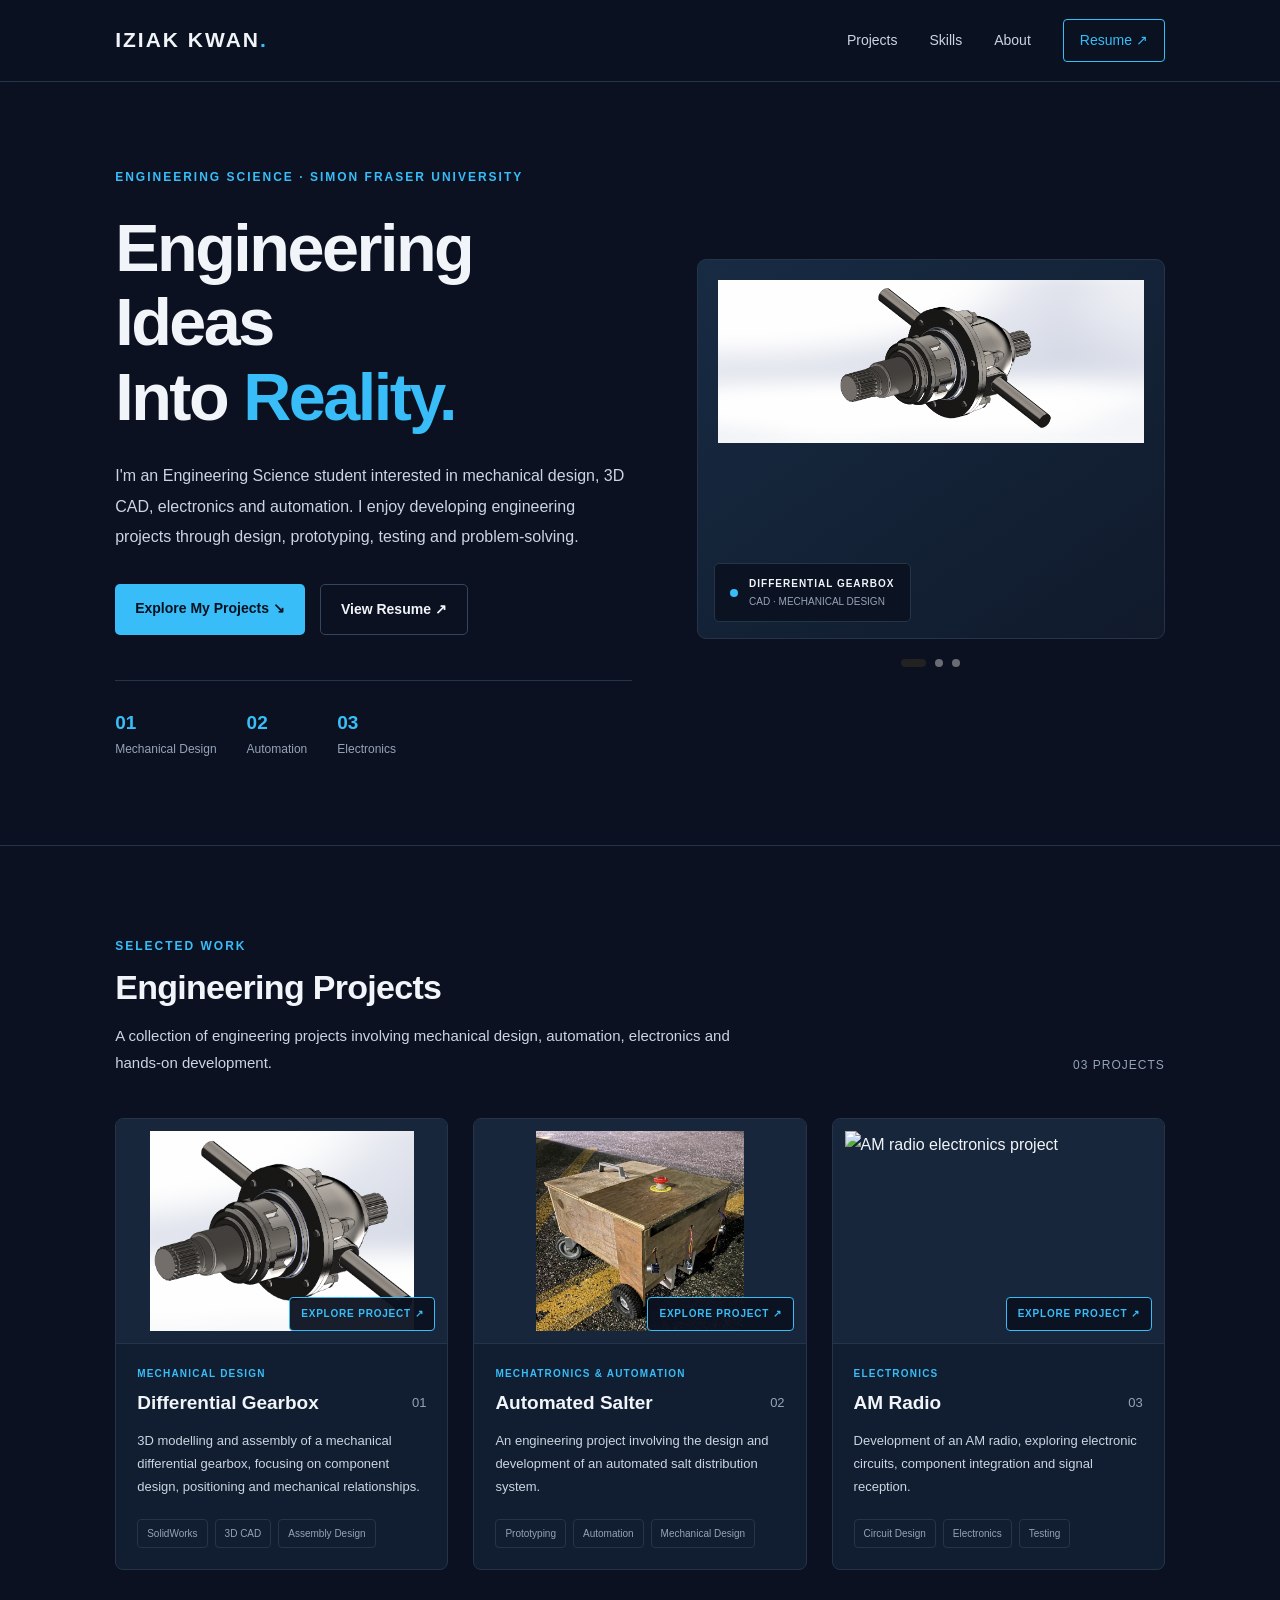
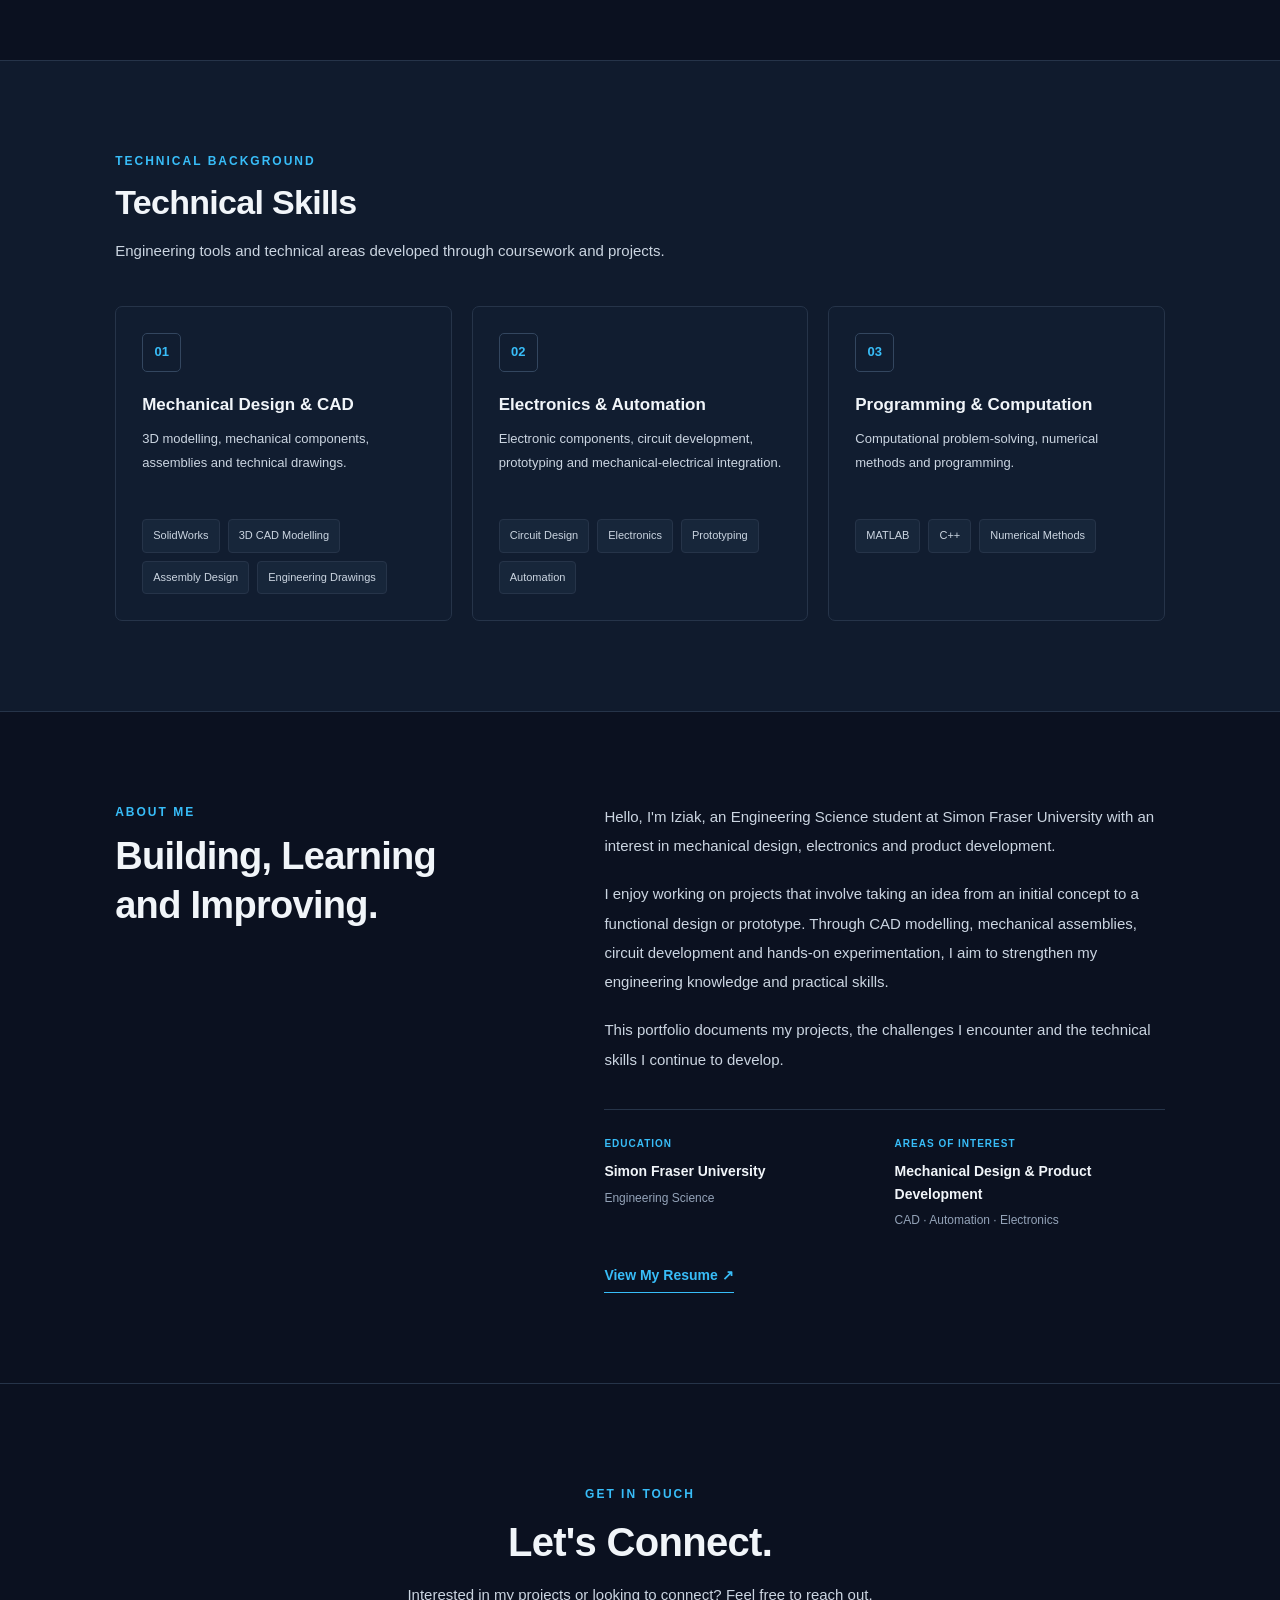
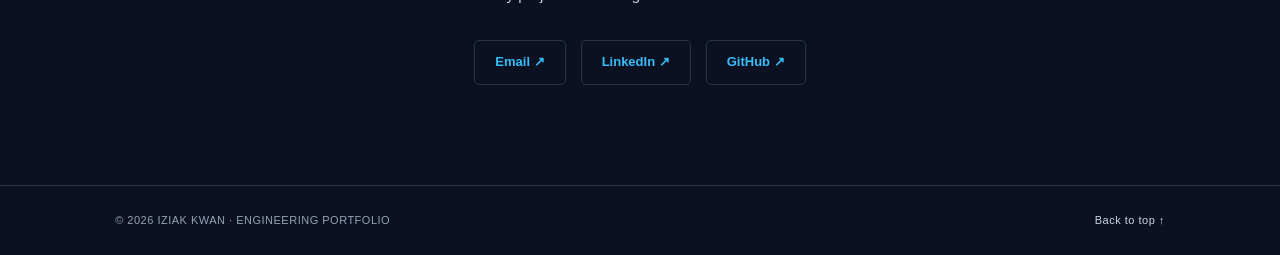
==== commit 7750fae8: "Update image source for differential gearbox project" ====
--- a/index.html
+++ b/index.html
@@ -370,7 +370,7 @@
                 <div class="project-image">
 
                     <img
-                        src="projects/differential-gearbox/thumbnail.PNG"
+                        src="projects/differential-gearbox/thumbnail 2.PNG"
                         alt="SolidWorks differential gearbox assembly">
 
                     <span class="project-view">
@@ -842,7 +842,7 @@
 const heroProjects = [
 
     {
-        image: "projects/differential-gearbox/thumbnail.PNG",
+        image: "projects/differential-gearbox/thumbnail 2.PNG",
 
         title: "DIFFERENTIAL GEARBOX",
 
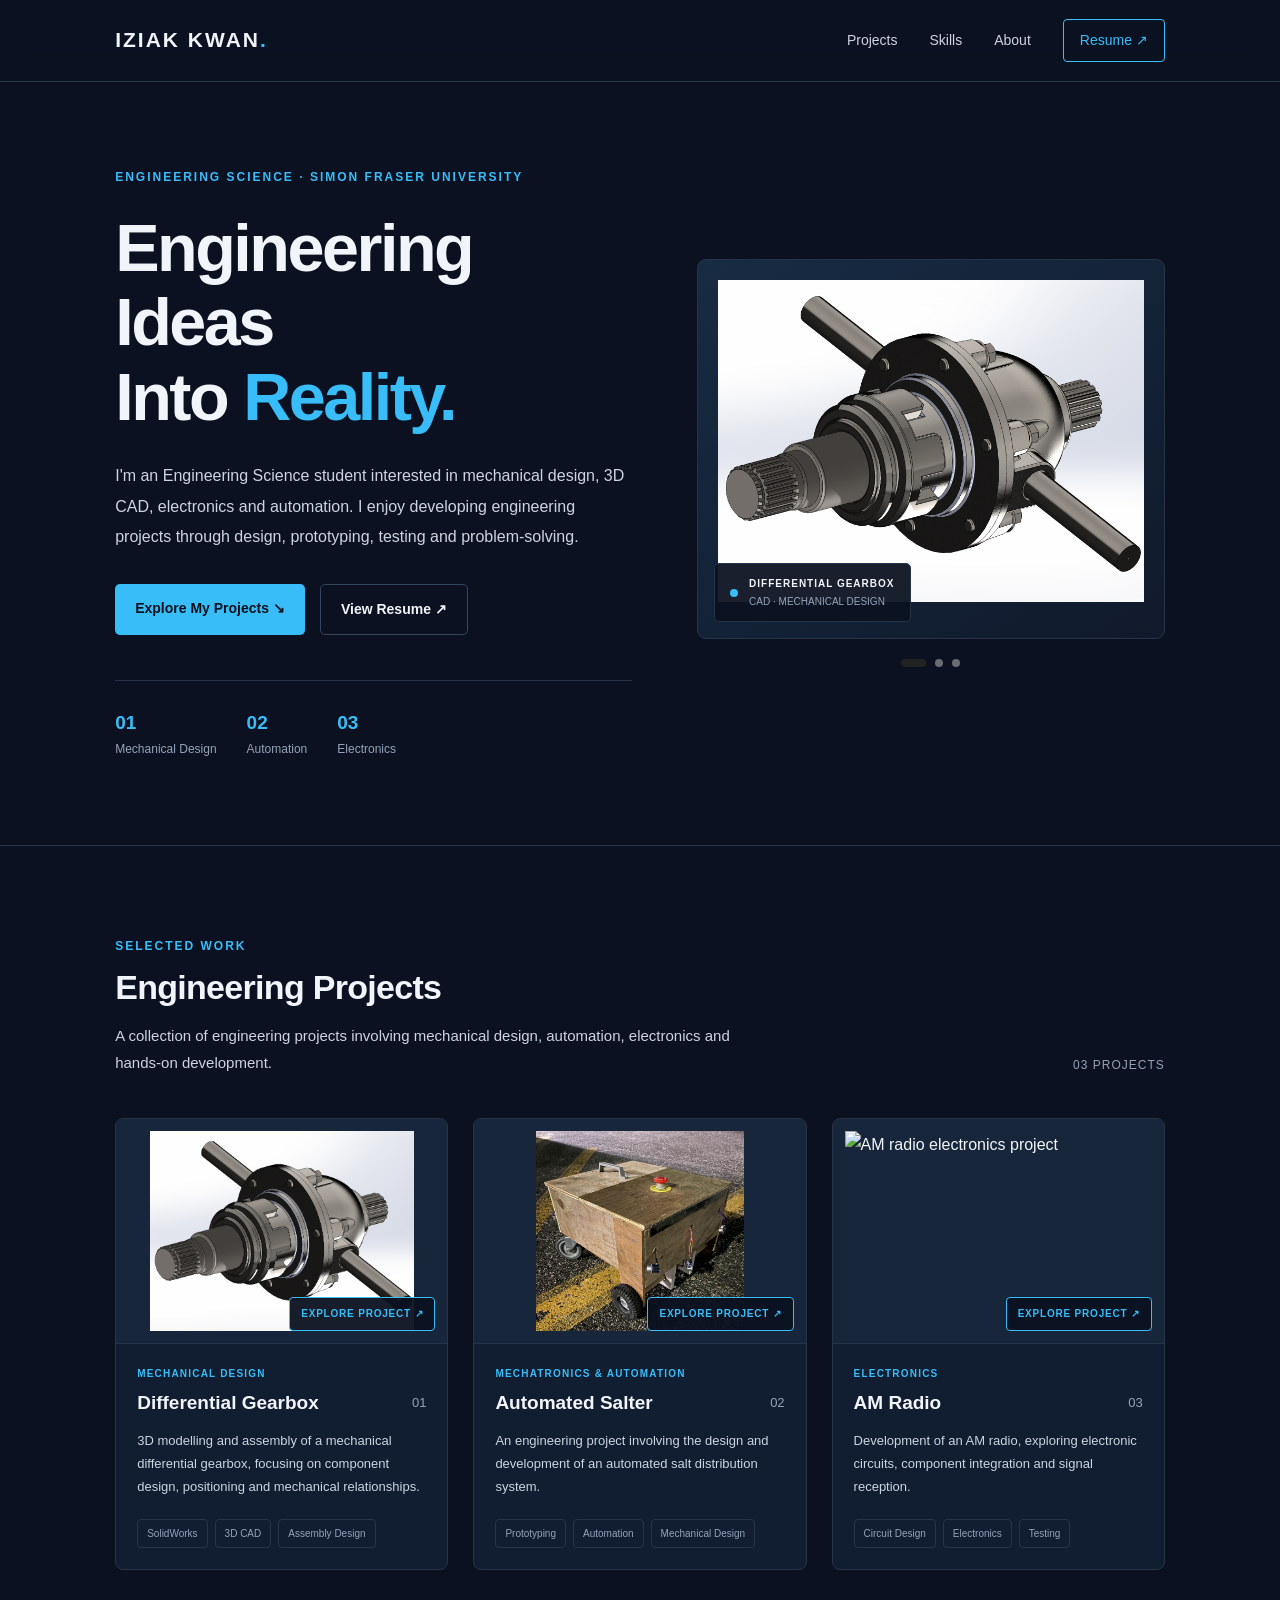
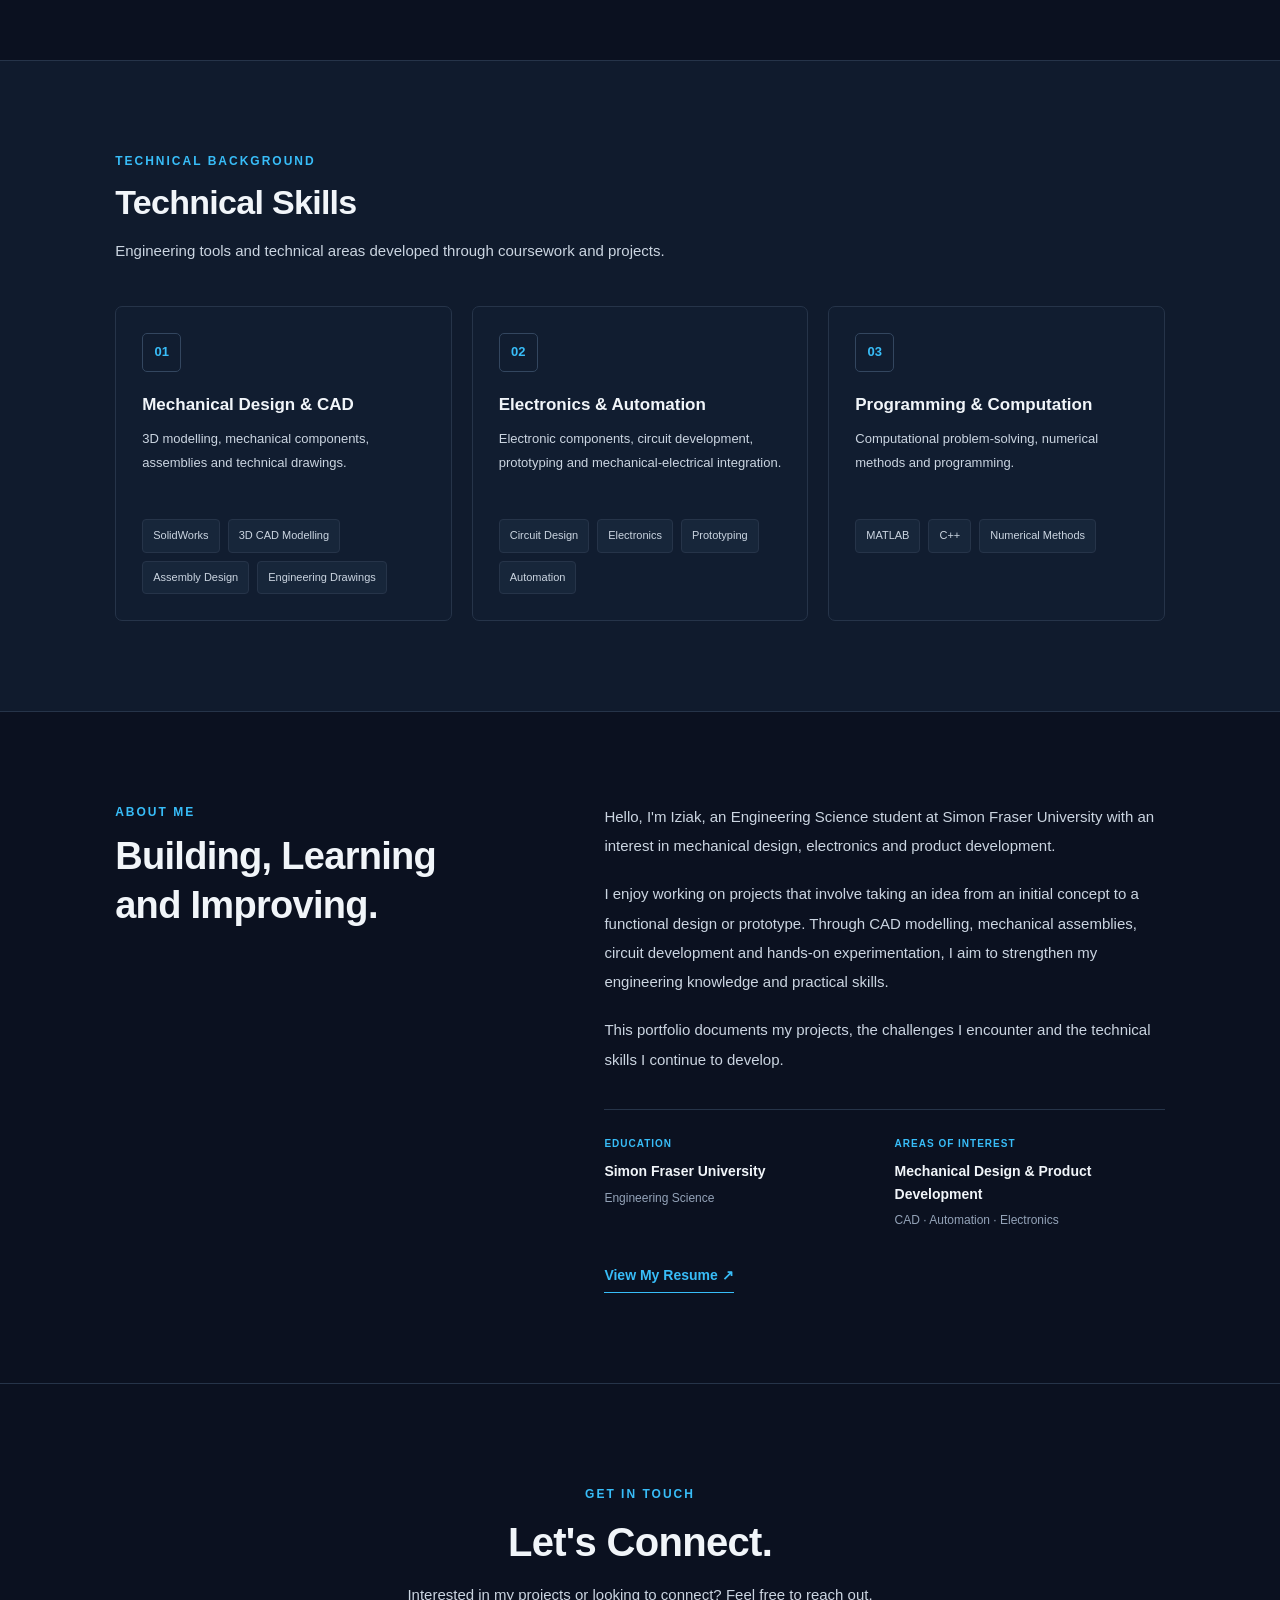
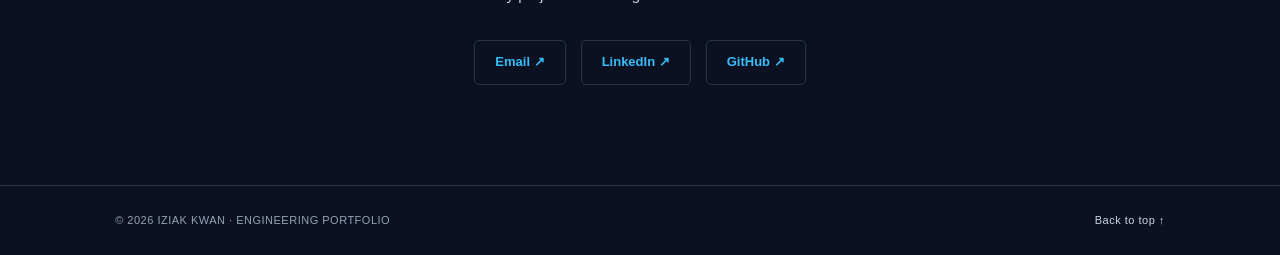
==== commit f67288a4: "Update hero image source in index.html" ====
--- a/index.html
+++ b/index.html
@@ -259,7 +259,7 @@
                 <img
                     id="hero-image-a"
                     class="hero-slide is-active"
-                    src="projects/differential-gearbox/thumbnail.PNG"
+                    src="projects/differential-gearbox/thumbnail 2.PNG"
                     alt="Differential Gearbox SolidWorks model">
 
                 <!-- Image Layer B -->
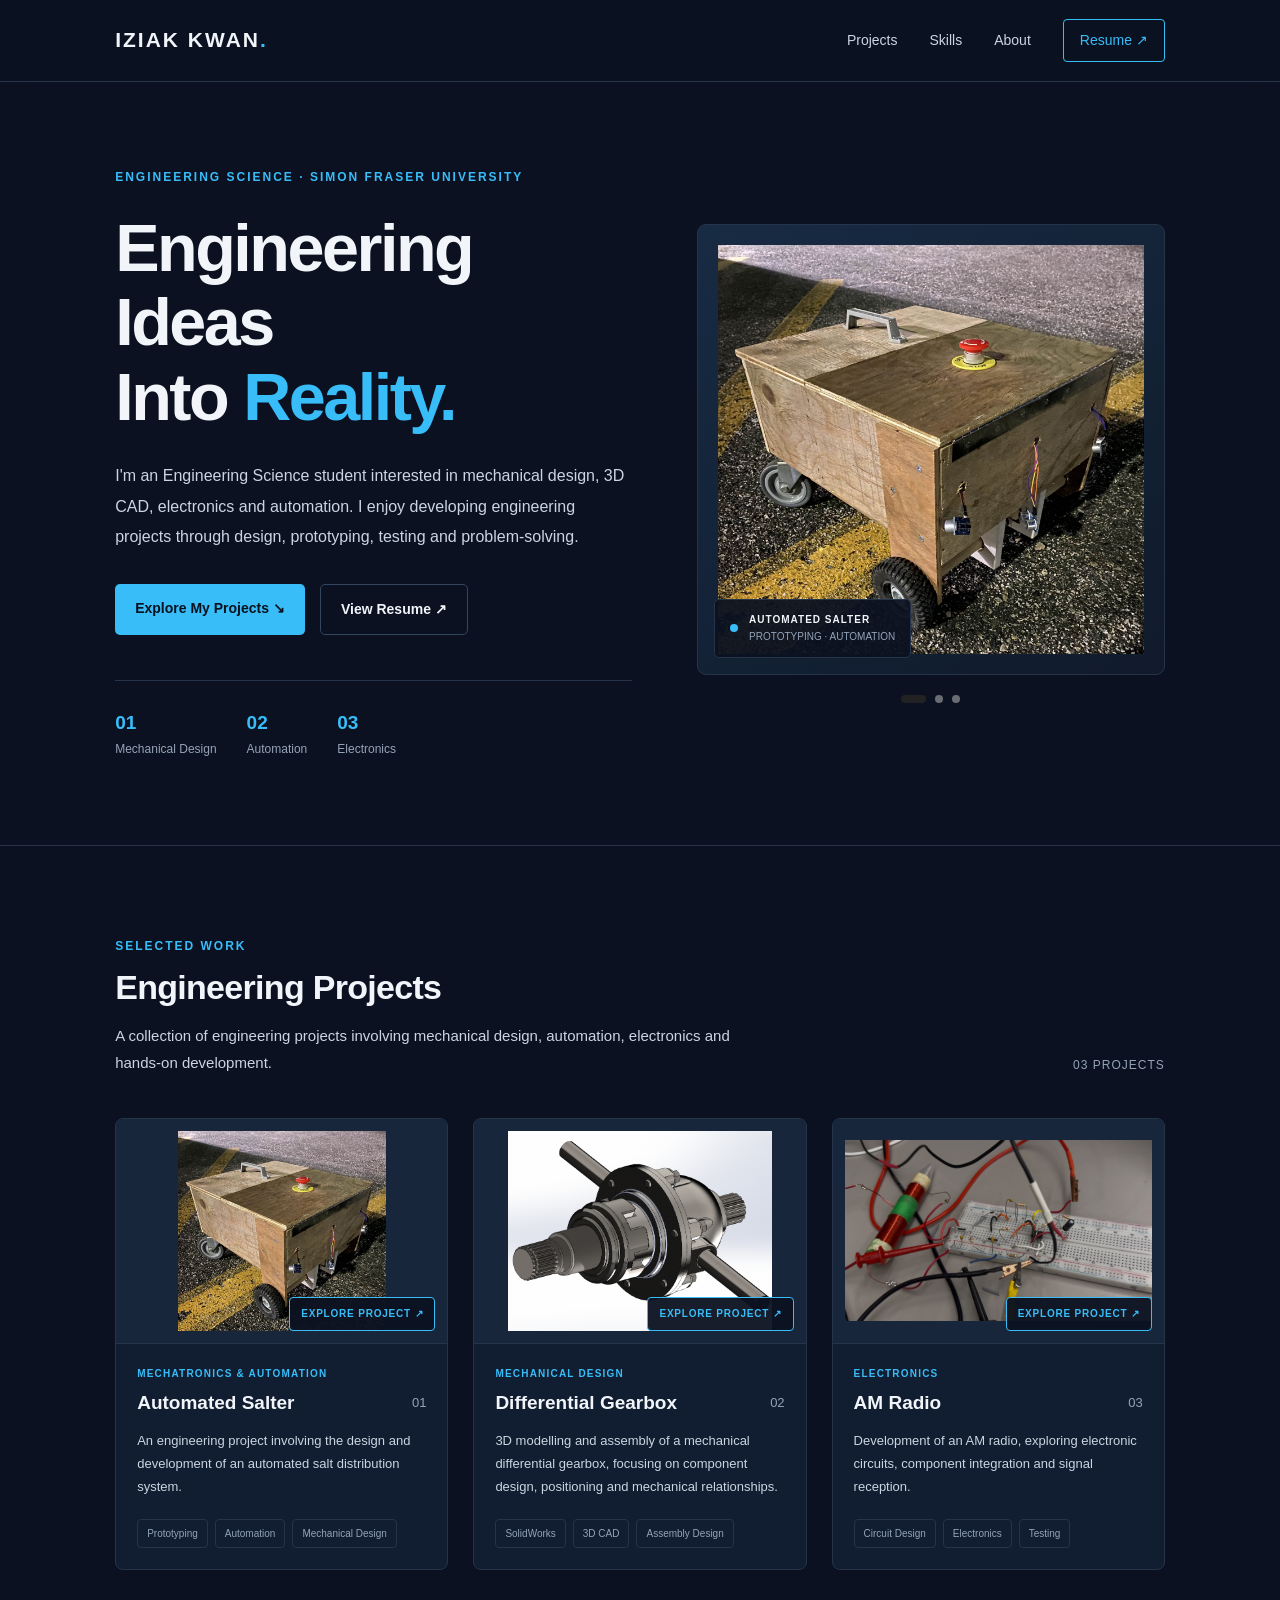
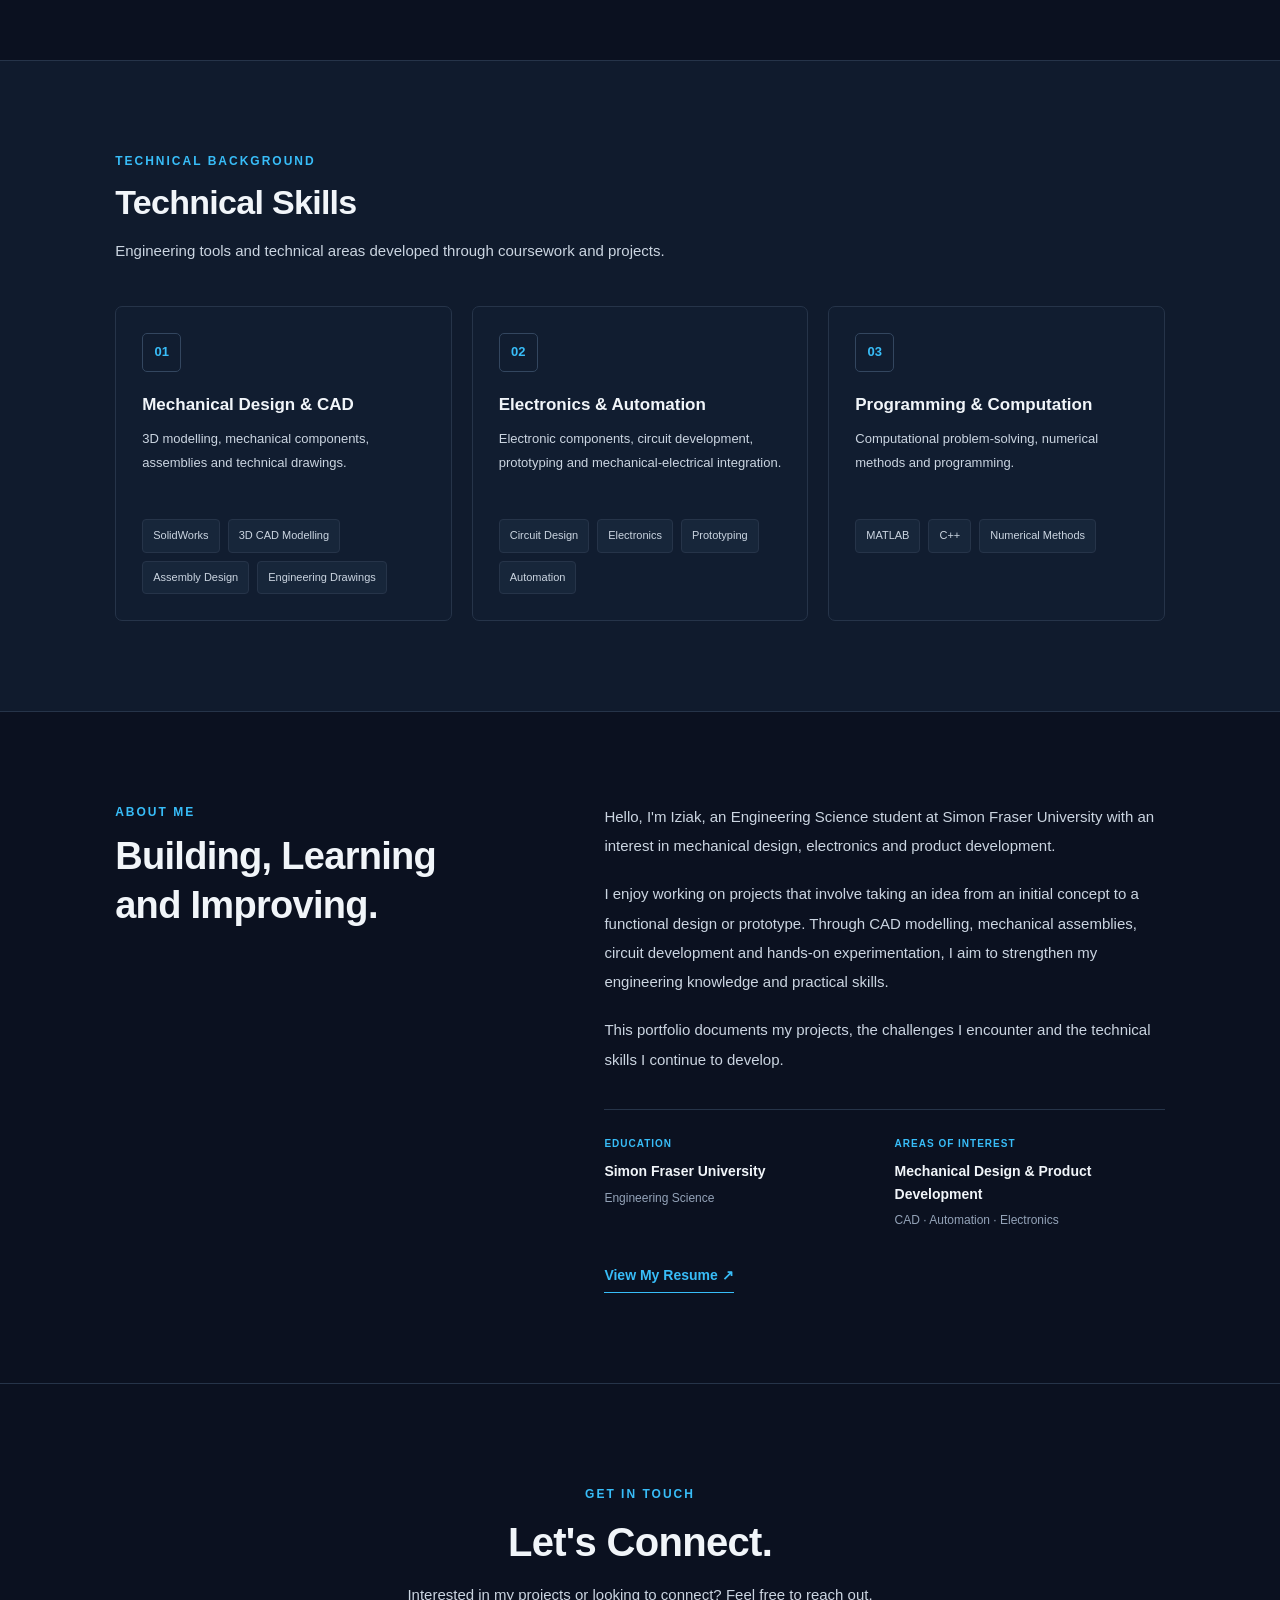
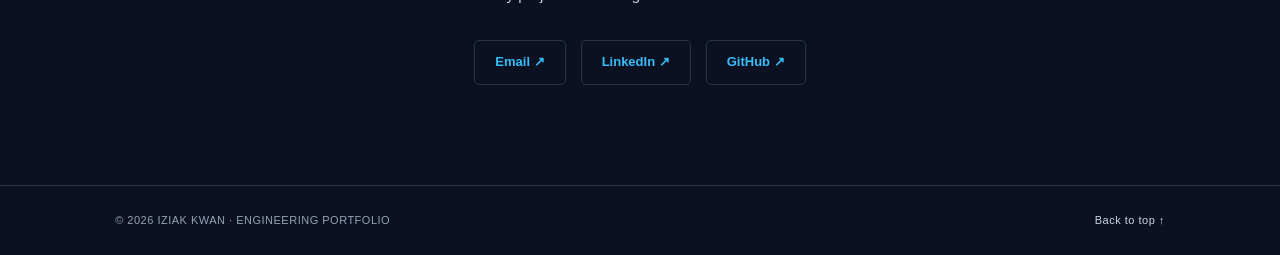
==== commit e5afda25: "Update index.html" ====
--- a/index.html
+++ b/index.html
@@ -16,17 +16,11 @@
     <link rel="stylesheet" href="style.css">
 
     <!-- HERO CAROUSEL STYLING -->
-
     <style>
-
-        /* Carousel container */
-
         .hero-carousel {
             width: 100%;
             min-width: 0;
         }
-
-        /* Main clickable image */
 
         .hero-carousel .hero-image {
             position: relative;
@@ -37,8 +31,6 @@
             text-decoration: none;
         }
 
-        /* Image layers */
-
         .hero-carousel .hero-slide {
             display: block;
             width: 100%;
@@ -51,32 +43,22 @@
                 transform 0.6s ease;
         }
 
-        /* First image establishes container size */
-
         .hero-carousel #hero-image-a {
             position: relative;
         }
-
-        /* Second image overlays the first */
 
         .hero-carousel #hero-image-b {
             position: absolute;
             inset: 0;
         }
 
-        /* Currently visible image */
-
         .hero-carousel .hero-slide.is-active {
             opacity: 1;
         }
 
-        /* Hover effect */
-
         .hero-carousel .hero-image:hover .hero-slide.is-active {
             transform: scale(1.015);
         }
-
-        /* Navigation dots container */
 
         .hero-dots {
             display: flex;
@@ -86,18 +68,14 @@
             margin-top: 20px;
         }
 
-        /* Individual navigation dots */
-
         .hero-dot {
             width: 8px;
             height: 8px;
             padding: 0;
             border: none;
             border-radius: 20px;
-
             background: #b8b8b8;
             opacity: 0.55;
-
             cursor: pointer;
 
             transition:
@@ -107,51 +85,37 @@
                 transform 0.35s ease;
         }
 
-        /* Active navigation dot */
-
         .hero-dot.active {
             width: 25px;
             background: #222;
             opacity: 1;
         }
 
-        /* Hover effect */
-
         .hero-dot:hover {
             opacity: 1;
             transform: scale(1.15);
         }
 
-        /* Keyboard accessibility */
-
         .hero-dot:focus-visible {
             outline: 2px solid #555;
             outline-offset: 4px;
         }
 
-        /* Respect reduced motion preferences */
-
         @media (prefers-reduced-motion: reduce) {
-
             .hero-carousel .hero-slide,
             .hero-dot {
                 transition: none;
             }
-
-        }
-
+        }
     </style>
 
 </head>
 
 <body>
 
-<!-- =====================================
-     NAVIGATION
-===================================== -->
+<!-- NAVIGATION -->
 
 <header>
-
     <nav class="navbar">
 
         <a href="#" class="logo">
@@ -159,11 +123,8 @@
         </a>
 
         <div class="nav-links">
-
             <a href="#projects">Projects</a>
-
             <a href="#skills">Skills</a>
-
             <a href="#about">About</a>
 
             <a href="documents/resume.pdf"
@@ -172,19 +133,15 @@
                class="nav-resume">
                 Resume ↗
             </a>
-
         </div>
 
     </nav>
-
 </header>
 
 
 <main>
 
-    <!-- =====================================
-         HERO SECTION
-    ===================================== -->
+    <!-- HERO SECTION -->
 
     <section class="hero">
 
@@ -200,13 +157,11 @@
             </h1>
 
             <p class="hero-description">
-
                 I'm an Engineering Science student interested in
                 mechanical design, 3D CAD, electronics and automation.
 
                 I enjoy developing engineering projects through
                 design, prototyping, testing and problem-solving.
-
             </p>
 
             <div class="hero-buttons">
@@ -250,7 +205,7 @@
 
         <div class="hero-carousel">
 
-            <a href="projects/differential-gearbox/"
+            <a href="projects/automated-salter/"
                class="hero-image"
                id="hero-project-link">
 
@@ -259,15 +214,15 @@
                 <img
                     id="hero-image-a"
                     class="hero-slide is-active"
-                    src="projects/differential-gearbox/thumbnail 2.PNG"
-                    alt="Differential Gearbox SolidWorks model">
+                    src="projects/automated-salter/thumbnail.jpg"
+                    alt="Automated salter engineering prototype">
 
                 <!-- Image Layer B -->
 
                 <img
                     id="hero-image-b"
                     class="hero-slide"
-                    src="projects/automated-salter/thumbnail.jpg"
+                    src="projects/differential-gearbox/thumbnail 2.PNG"
                     alt=""
                     aria-hidden="true">
 
@@ -278,15 +233,13 @@
                     <span class="image-label-dot"></span>
 
                     <div>
-
                         <strong id="hero-project-title">
-                            DIFFERENTIAL GEARBOX
+                            AUTOMATED SALTER
                         </strong>
 
                         <p id="hero-project-category">
-                            CAD · MECHANICAL DESIGN
+                            PROTOTYPING · AUTOMATION
                         </p>
-
                     </div>
 
                 </div>
@@ -301,14 +254,14 @@
                 <button
                     class="hero-dot active"
                     data-index="0"
-                    aria-label="Show Differential Gearbox"
+                    aria-label="Show Automated Salter"
                     aria-pressed="true">
                 </button>
 
                 <button
                     class="hero-dot"
                     data-index="1"
-                    aria-label="Show Automated Salter"
+                    aria-label="Show Differential Gearbox"
                     aria-pressed="false">
                 </button>
 
@@ -326,9 +279,7 @@
     </section>
 
 
-    <!-- =====================================
-         PROJECTS SECTION
-    ===================================== -->
+    <!-- PROJECTS SECTION -->
 
     <section id="projects" class="section">
 
@@ -343,11 +294,9 @@
                 <h2>Engineering Projects</h2>
 
                 <p class="section-description">
-
                     A collection of engineering projects involving
                     mechanical design, automation, electronics
                     and hands-on development.
-
                 </p>
 
             </div>
@@ -362,7 +311,57 @@
         <div class="project-grid">
 
 
-            <!-- PROJECT 01: DIFFERENTIAL GEARBOX -->
+            <!-- PROJECT 01: AUTOMATED SALTER -->
+
+            <a href="projects/automated-salter/"
+               class="project-card">
+
+                <div class="project-image">
+
+                    <img
+                        src="projects/automated-salter/thumbnail.jpg"
+                        alt="Automated salter engineering prototype">
+
+                    <span class="project-view">
+                        EXPLORE PROJECT ↗
+                    </span>
+
+                </div>
+
+                <div class="project-info">
+
+                    <div class="project-category">
+                        MECHATRONICS & AUTOMATION
+                    </div>
+
+                    <div class="project-title-row">
+
+                        <h3>Automated Salter</h3>
+
+                        <span class="project-number">
+                            01
+                        </span>
+
+                    </div>
+
+                    <p class="project-description">
+                        An engineering project involving the design
+                        and development of an automated salt
+                        distribution system.
+                    </p>
+
+                    <div class="project-tags">
+                        <span>Prototyping</span>
+                        <span>Automation</span>
+                        <span>Mechanical Design</span>
+                    </div>
+
+                </div>
+
+            </a>
+
+
+            <!-- PROJECT 02: DIFFERENTIAL GEARBOX -->
 
             <a href="projects/differential-gearbox/"
                class="project-card">
@@ -390,25 +389,21 @@
                         <h3>Differential Gearbox</h3>
 
                         <span class="project-number">
-                            01
+                            02
                         </span>
 
                     </div>
 
                     <p class="project-description">
-
                         3D modelling and assembly of a mechanical
                         differential gearbox, focusing on component
                         design, positioning and mechanical relationships.
-
                     </p>
 
                     <div class="project-tags">
-
                         <span>SolidWorks</span>
                         <span>3D CAD</span>
                         <span>Assembly Design</span>
-
                     </div>
 
                 </div>
@@ -416,16 +411,16 @@
             </a>
 
 
-            <!-- PROJECT 02: AUTOMATED SALTER -->
-
-            <a href="projects/automated-salter/"
+            <!-- PROJECT 03: AM RADIO -->
+
+            <a href="projects/am-radio/"
                class="project-card">
 
                 <div class="project-image">
 
                     <img
-                        src="projects/automated-salter/thumbnail.jpg"
-                        alt="Automated salter engineering prototype">
+                        src="projects/am-radio/thumbnail.jpg"
+                        alt="AM radio electronics project">
 
                     <span class="project-view">
                         EXPLORE PROJECT ↗
@@ -436,60 +431,6 @@
                 <div class="project-info">
 
                     <div class="project-category">
-                        MECHATRONICS & AUTOMATION
-                    </div>
-
-                    <div class="project-title-row">
-
-                        <h3>Automated Salter</h3>
-
-                        <span class="project-number">
-                            02
-                        </span>
-
-                    </div>
-
-                    <p class="project-description">
-
-                        An engineering project involving the design
-                        and development of an automated salt
-                        distribution system.
-
-                    </p>
-
-                    <div class="project-tags">
-
-                        <span>Prototyping</span>
-                        <span>Automation</span>
-                        <span>Mechanical Design</span>
-
-                    </div>
-
-                </div>
-
-            </a>
-
-
-            <!-- PROJECT 03: AM RADIO -->
-
-            <a href="projects/am-radio/"
-               class="project-card">
-
-                <div class="project-image">
-
-                    <img
-                        src="projects/am-radio/thumbnail.jpg"
-                        alt="AM radio electronics project">
-
-                    <span class="project-view">
-                        EXPLORE PROJECT ↗
-                    </span>
-
-                </div>
-
-                <div class="project-info">
-
-                    <div class="project-category">
                         ELECTRONICS
                     </div>
 
@@ -504,19 +445,15 @@
                     </div>
 
                     <p class="project-description">
-
                         Development of an AM radio, exploring
                         electronic circuits, component integration
                         and signal reception.
-
                     </p>
 
                     <div class="project-tags">
-
                         <span>Circuit Design</span>
                         <span>Electronics</span>
                         <span>Testing</span>
-
                     </div>
 
                 </div>
@@ -529,9 +466,7 @@
     </section>
 
 
-    <!-- =====================================
-         TECHNICAL SKILLS
-    ===================================== -->
+    <!-- TECHNICAL SKILLS -->
 
     <section id="skills" class="section skills">
 
@@ -546,10 +481,8 @@
                 <h2>Technical Skills</h2>
 
                 <p class="section-description">
-
                     Engineering tools and technical areas
                     developed through coursework and projects.
-
                 </p>
 
             </div>
@@ -576,15 +509,10 @@
                 </p>
 
                 <div class="skill-list">
-
                     <span>SolidWorks</span>
-
                     <span>3D CAD Modelling</span>
-
                     <span>Assembly Design</span>
-
                     <span>Engineering Drawings</span>
-
                 </div>
 
             </div>
@@ -606,15 +534,10 @@
                 </p>
 
                 <div class="skill-list">
-
                     <span>Circuit Design</span>
-
                     <span>Electronics</span>
-
                     <span>Prototyping</span>
-
                     <span>Automation</span>
-
                 </div>
 
             </div>
@@ -636,13 +559,9 @@
                 </p>
 
                 <div class="skill-list">
-
                     <span>MATLAB</span>
-
                     <span>C++</span>
-
                     <span>Numerical Methods</span>
-
                 </div>
 
             </div>
@@ -653,9 +572,7 @@
     </section>
 
 
-    <!-- =====================================
-         ABOUT ME
-    ===================================== -->
+    <!-- ABOUT ME -->
 
     <section id="about" class="section about">
 
@@ -678,30 +595,24 @@
             <div class="about-text">
 
                 <p>
-
                     Hello, I'm Iziak, an Engineering Science student
                     at Simon Fraser University with an interest in
                     mechanical design, electronics and product development.
-
                 </p>
 
                 <p>
-
                     I enjoy working on projects that involve taking
                     an idea from an initial concept to a functional
                     design or prototype. Through CAD modelling,
                     mechanical assemblies, circuit development and
                     hands-on experimentation, I aim to strengthen
                     my engineering knowledge and practical skills.
-
                 </p>
 
                 <p>
-
                     This portfolio documents my projects, the
                     challenges I encounter and the technical
                     skills I continue to develop.
-
                 </p>
 
 
@@ -765,9 +676,7 @@
     </section>
 
 
-    <!-- =====================================
-         CONTACT
-    ===================================== -->
+    <!-- CONTACT -->
 
     <section id="contact" class="section contact">
 
@@ -778,10 +687,8 @@
         <h2>Let's Connect.</h2>
 
         <p>
-
             Interested in my projects or looking to connect?
             Feel free to reach out.
-
         </p>
 
 
@@ -810,9 +717,7 @@
 </main>
 
 
-<!-- =====================================
-     FOOTER
-===================================== -->
+<!-- FOOTER -->
 
 <footer>
 
@@ -827,19 +732,25 @@
 </footer>
 
 
-<!-- =====================================
-     HERO PROJECT CAROUSEL JAVASCRIPT
-===================================== -->
+<!-- HERO PROJECT CAROUSEL JAVASCRIPT -->
 
 <script>
 
 /* -------------------------------------
    PROJECT DATA
-
-   Add future projects here.
 ------------------------------------- */
 
 const heroProjects = [
+
+    {
+        image: "projects/automated-salter/thumbnail.jpg",
+
+        title: "AUTOMATED SALTER",
+
+        category: "PROTOTYPING · AUTOMATION",
+
+        link: "projects/automated-salter/"
+    },
 
     {
         image: "projects/differential-gearbox/thumbnail 2.PNG",
@@ -849,16 +760,6 @@
         category: "CAD · MECHANICAL DESIGN",
 
         link: "projects/differential-gearbox/"
-    },
-
-    {
-        image: "projects/automated-salter/thumbnail.jpg",
-
-        title: "AUTOMATED SALTER",
-
-        category: "PROTOTYPING · AUTOMATION",
-
-        link: "projects/automated-salter/"
     },
 
     {
@@ -926,9 +827,6 @@
 
 /* -------------------------------------
    PRELOAD PROJECT IMAGES
-
-   Helps prevent loading delays
-   during image transitions.
 ------------------------------------- */
 
 heroProjects.forEach(project => {
@@ -1130,9 +1028,6 @@
 
 /* -------------------------------------
    PAUSE WHEN TAB IS HIDDEN
-
-   Prevents unnecessary background
-   slideshow changes.
 ------------------------------------- */
 
 document.addEventListener(
